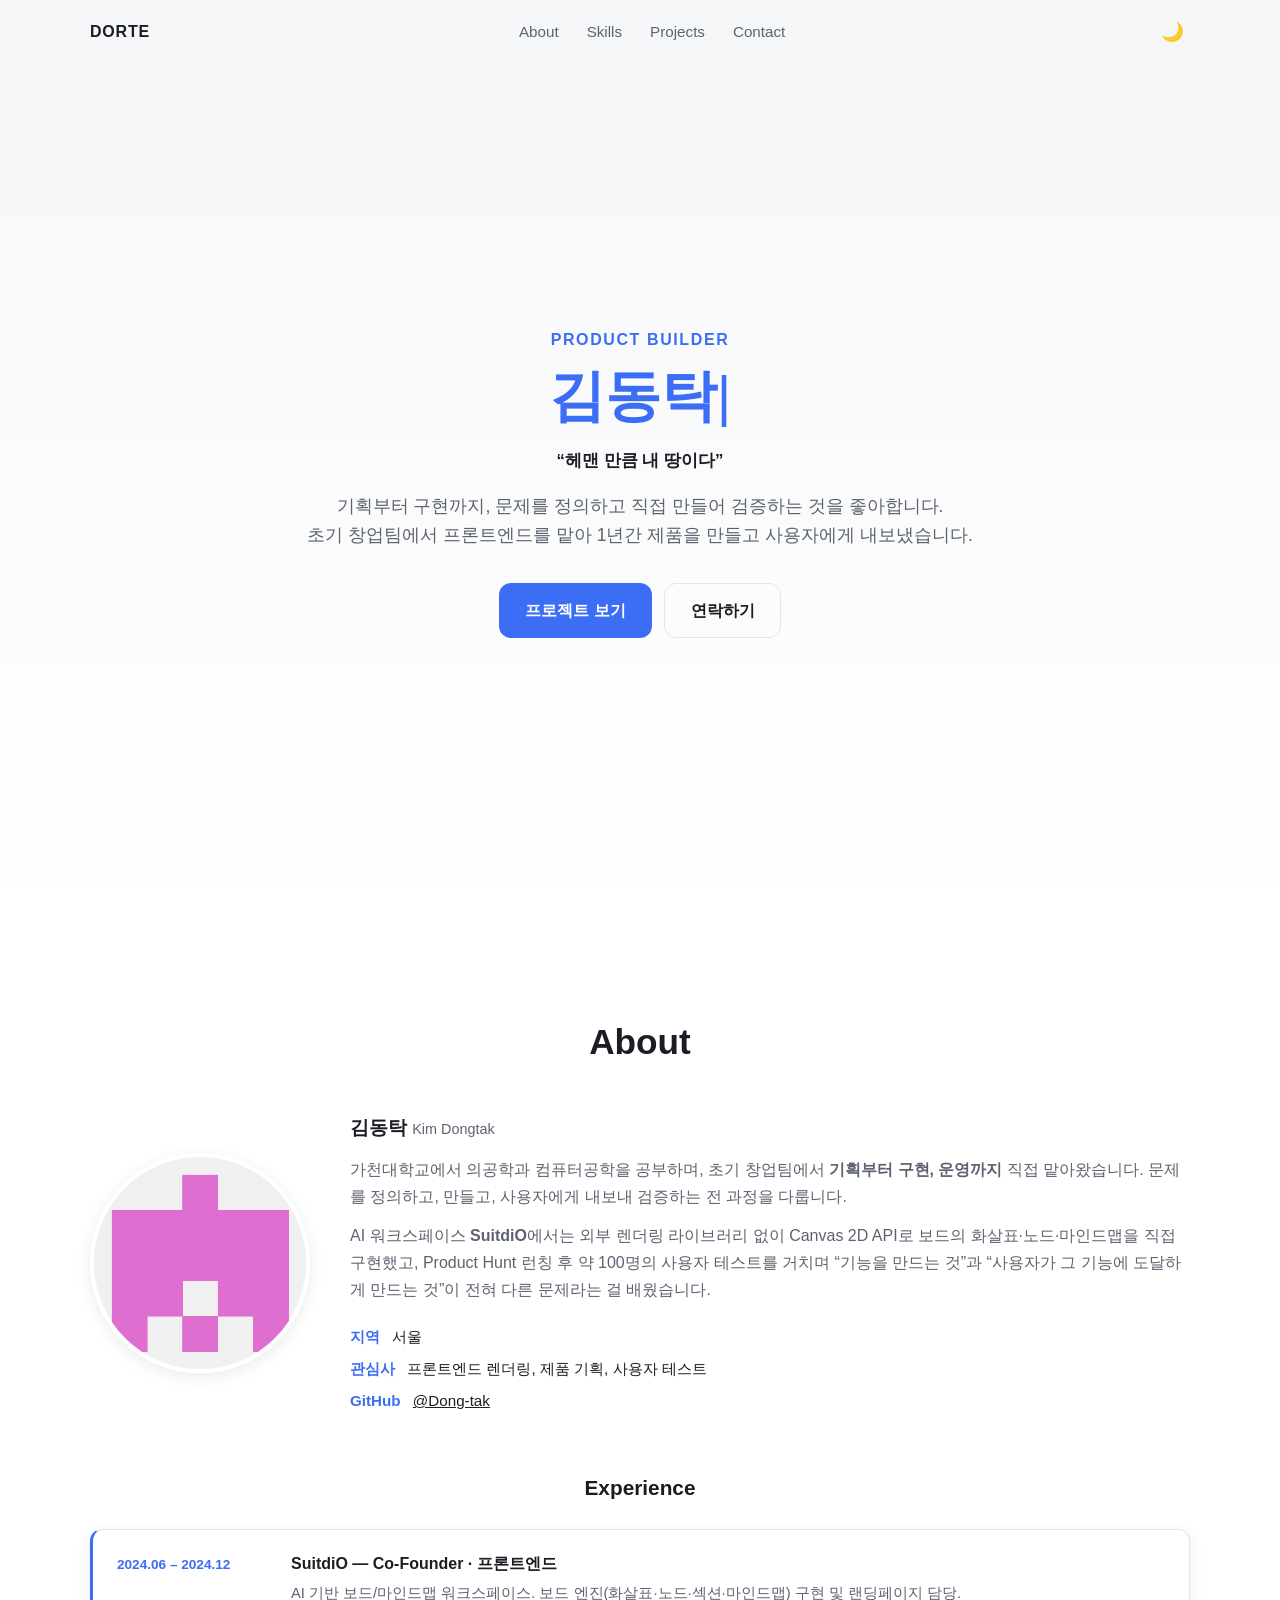
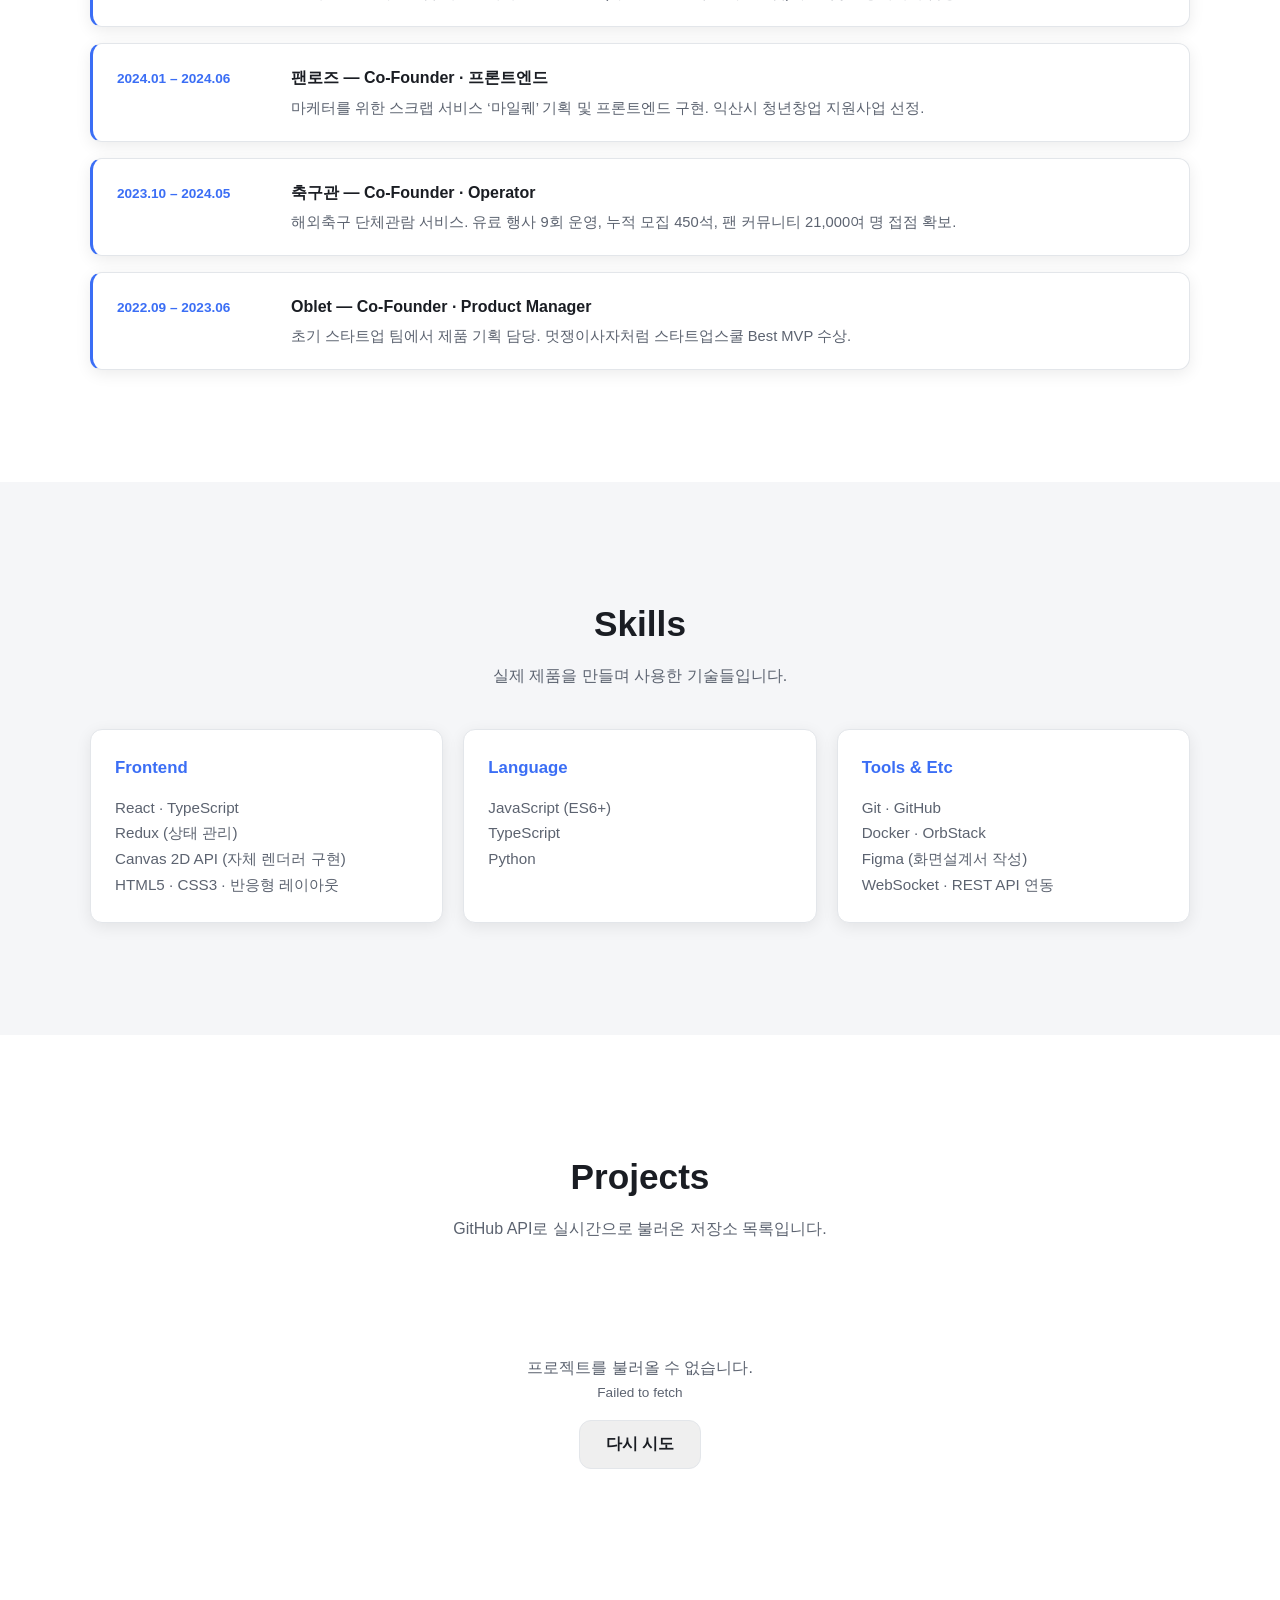
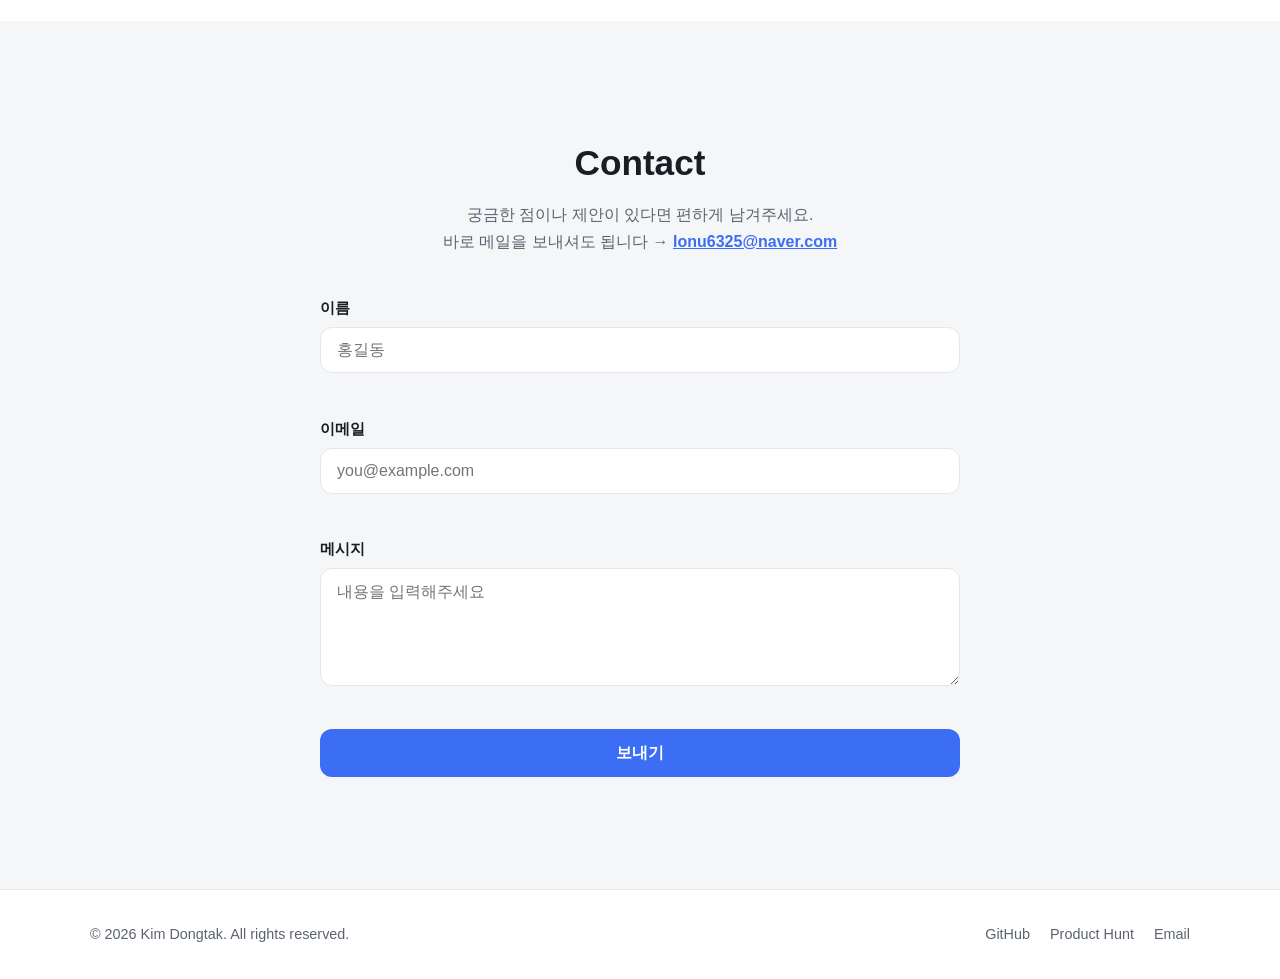
==== B1-1/index.html @ a3cb13bb "Feat: B1-1 반응형 포트폴리오 웹사이트 추가 순수 HTML/CSS/JavaScript로 구현한 반응형 포트폴리오 (외부 라이브러리 0개).  - 시맨틱 마크업 + CSS 변" ====
<!DOCTYPE html>
<html lang="ko" data-theme="light">
<head>
  <meta charset="UTF-8">
  <meta name="viewport" content="width=device-width, initial-scale=1.0">
  <title>김동탁 | Product Builder</title>
  <meta name="description" content="김동탁 포트폴리오 - 기획부터 구현까지 직접 만들어 검증하는 프로덕트 빌더">
  <link rel="stylesheet" href="css/style.css">
  <script src="js/main.js" defer></script>
</head>
<body>

  <header class="header" id="header">
    <nav class="nav" aria-label="주요 메뉴">
      <a href="#hero" class="nav__logo">DORTE</a>

      <ul class="nav__menu" id="navMenu">
        <li><a href="#about" class="nav__link">About</a></li>
        <li><a href="#skills" class="nav__link">Skills</a></li>
        <li><a href="#projects" class="nav__link">Projects</a></li>
        <li><a href="#contact" class="nav__link">Contact</a></li>
      </ul>

      <div class="nav__actions">
        <button type="button" class="theme-toggle" id="themeToggle"
                aria-label="다크 모드 전환">🌙</button>
        <button type="button" class="hamburger" id="hamburger"
                aria-label="메뉴 열기" aria-expanded="false" aria-controls="navMenu">
          <span></span><span></span><span></span>
        </button>
      </div>
    </nav>
  </header>

  <main>

    <section class="hero" id="hero">
      <div class="container hero__inner">
        <p class="hero__greeting">PRODUCT BUILDER</p>
        <h1 class="hero__title">
          <span class="hero__name" id="typing"></span><span class="cursor">|</span>
        </h1>
        <p class="hero__motto">&ldquo;헤맨 만큼 내 땅이다&rdquo;</p>
        <p class="hero__desc">
          기획부터 구현까지, 문제를 정의하고 직접 만들어 검증하는 것을 좋아합니다.<br>
          초기 창업팀에서 프론트엔드를 맡아 1년간 제품을 만들고 사용자에게 내보냈습니다.
        </p>
        <div class="hero__cta">
          <a href="#projects" class="btn btn--primary">프로젝트 보기</a>
          <a href="#contact" class="btn btn--ghost">연락하기</a>
        </div>
      </div>
    </section>

    <section class="section" id="about">
      <div class="container">
        <h2 class="section__title">About</h2>
        <div class="about">
          <img src="images/profile.png" alt="김동탁 프로필 사진" class="about__photo" width="220" height="220">
          <div class="about__text">
            <h3>김동탁 <span class="about__en">Kim Dongtak</span></h3>
            <p>
              가천대학교에서 의공학과 컴퓨터공학을 공부하며, 초기 창업팀에서
              <strong>기획부터 구현, 운영까지</strong> 직접 맡아왔습니다.
              문제를 정의하고, 만들고, 사용자에게 내보내 검증하는 전 과정을 다룹니다.
            </p>
            <p>
              AI 워크스페이스 <strong>SuitdiO</strong>에서는 외부 렌더링 라이브러리 없이
              Canvas 2D API로 보드의 화살표·노드·마인드맵을 직접 구현했고,
              Product Hunt 런칭 후 약 100명의 사용자 테스트를 거치며
              &ldquo;기능을 만드는 것&rdquo;과 &ldquo;사용자가 그 기능에 도달하게 만드는 것&rdquo;이
              전혀 다른 문제라는 걸 배웠습니다.
            </p>
            <ul class="about__meta">
              <li><strong>지역</strong> 서울</li>
              <li><strong>관심사</strong> 프론트엔드 렌더링, 제품 기획, 사용자 테스트</li>
              <li><strong>GitHub</strong> <a href="https://github.com/Dong-tak" target="_blank" rel="noopener">@Dong-tak</a></li>
            </ul>
          </div>
        </div>

        <h3 class="about__subtitle">Experience</h3>
        <ol class="timeline">
          <li class="timeline__item">
            <span class="timeline__date">2024.06 – 2024.12</span>
            <div>
              <h4>SuitdiO — Co-Founder &middot; 프론트엔드</h4>
              <p>AI 기반 보드/마인드맵 워크스페이스. 보드 엔진(화살표·노드·섹션·마인드맵) 구현 및 랜딩페이지 담당.</p>
            </div>
          </li>
          <li class="timeline__item">
            <span class="timeline__date">2024.01 – 2024.06</span>
            <div>
              <h4>팬로즈 — Co-Founder &middot; 프론트엔드</h4>
              <p>마케터를 위한 스크랩 서비스 &lsquo;마일퀘&rsquo; 기획 및 프론트엔드 구현. 익산시 청년창업 지원사업 선정.</p>
            </div>
          </li>
          <li class="timeline__item">
            <span class="timeline__date">2023.10 – 2024.05</span>
            <div>
              <h4>축구관 — Co-Founder &middot; Operator</h4>
              <p>해외축구 단체관람 서비스. 유료 행사 9회 운영, 누적 모집 450석, 팬 커뮤니티 21,000여 명 접점 확보.</p>
            </div>
          </li>
          <li class="timeline__item">
            <span class="timeline__date">2022.09 – 2023.06</span>
            <div>
              <h4>Oblet — Co-Founder &middot; Product Manager</h4>
              <p>초기 스타트업 팀에서 제품 기획 담당. 멋쟁이사자처럼 스타트업스쿨 Best MVP 수상.</p>
            </div>
          </li>
        </ol>
      </div>
    </section>

    <section class="section section--alt" id="skills">
      <div class="container">
        <h2 class="section__title">Skills</h2>
        <p class="section__desc">실제 제품을 만들며 사용한 기술들입니다.</p>
        <div class="skills">

          <article class="skill-card">
            <h3>Frontend</h3>
            <ul>
              <li>React &middot; TypeScript</li>
              <li>Redux (상태 관리)</li>
              <li>Canvas 2D API (자체 렌더러 구현)</li>
              <li>HTML5 &middot; CSS3 &middot; 반응형 레이아웃</li>
            </ul>
          </article>

          <article class="skill-card">
            <h3>Language</h3>
            <ul>
              <li>JavaScript (ES6+)</li>
              <li>TypeScript</li>
              <li>Python</li>
            </ul>
          </article>

          <article class="skill-card">
            <h3>Tools &amp; Etc</h3>
            <ul>
              <li>Git &middot; GitHub</li>
              <li>Docker &middot; OrbStack</li>
              <li>Figma (화면설계서 작성)</li>
              <li>WebSocket &middot; REST API 연동</li>
            </ul>
          </article>

        </div>
      </div>
    </section>

    <section class="section" id="projects">
      <div class="container">
        <h2 class="section__title">Projects</h2>
        <p class="section__desc">GitHub API로 실시간으로 불러온 저장소 목록입니다.</p>

        <div class="filters" id="filters" hidden></div>

        <div id="projectsState" class="state" role="status" aria-live="polite">
          <div class="spinner" aria-hidden="true"></div>
          <p>프로젝트를 불러오는 중...</p>
        </div>

        <div class="projects" id="projectList"></div>
      </div>
    </section>

    <section class="section section--alt" id="contact">
      <div class="container container--narrow">
        <h2 class="section__title">Contact</h2>
        <p class="section__desc">
          궁금한 점이나 제안이 있다면 편하게 남겨주세요.<br>
          바로 메일을 보내셔도 됩니다 &rarr;
          <a href="mailto:lonu6325@naver.com" class="contact__mail">lonu6325@naver.com</a>
        </p>

        <form class="form" id="contactForm" novalidate>
          <div class="field">
            <label for="name">이름</label>
            <input type="text" id="name" name="name" placeholder="홍길동">
            <p class="error" id="nameError"></p>
          </div>

          <div class="field">
            <label for="email">이메일</label>
            <input type="email" id="email" name="email" placeholder="you@example.com">
            <p class="error" id="emailError"></p>
          </div>

          <div class="field">
            <label for="message">메시지</label>
            <textarea id="message" name="message" rows="5" placeholder="내용을 입력해주세요"></textarea>
            <p class="error" id="messageError"></p>
          </div>

          <button type="submit" class="btn btn--primary btn--full">보내기</button>
          <p class="success" id="formSuccess" hidden>✅ 메시지가 전송되었습니다. 감사합니다!</p>
        </form>
      </div>
    </section>

  </main>

  <footer class="footer">
    <div class="container footer__inner">
      <p>&copy; 2026 Kim Dongtak. All rights reserved.</p>
      <ul class="footer__links">
        <li><a href="https://github.com/Dong-tak" target="_blank" rel="noopener">GitHub</a></li>
        <li><a href="https://www.producthunt.com/products/suitdio" target="_blank" rel="noopener">Product Hunt</a></li>
        <li><a href="mailto:lonu6325@naver.com">Email</a></li>
      </ul>
    </div>
  </footer>

  <button type="button" class="to-top" id="toTop" aria-label="맨 위로 이동">↑</button>

</body>
</html>
---- B1-1/css/style.css ----
/* ===== CSS 변수: 색상 · 폰트 · 간격을 한 곳에서 관리 ===== */
:root {
  --bg: #ffffff;
  --bg-alt: #f5f6f8;
  --surface: #ffffff;
  --text: #1a1d23;
  --text-muted: #5c6370;
  --primary: #3b6ef5;
  --primary-dark: #2b53c4;
  --border: #e3e6ea;
  --shadow: 0 4px 16px rgba(0, 0, 0, 0.08);
  --shadow-hover: 0 10px 28px rgba(0, 0, 0, 0.14);

  --font: -apple-system, BlinkMacSystemFont, "Apple SD Gothic Neo", "Segoe UI", sans-serif;
  --space: 1rem;
  --radius: 12px;
  --header-h: 64px;
  --transition: 0.25s ease;
}

/* 다크 모드: 변수 값만 갈아끼우면 전체 화면이 바뀐다 */
[data-theme="dark"] {
  --bg: #14171c;
  --bg-alt: #1b1f26;
  --surface: #1f242c;
  --text: #e8eaed;
  --text-muted: #a3aab6;
  --primary: #6b93ff;
  --primary-dark: #557ae6;
  --border: #2e343d;
  --shadow: 0 4px 16px rgba(0, 0, 0, 0.4);
  --shadow-hover: 0 10px 28px rgba(0, 0, 0, 0.55);
}

* { box-sizing: border-box; margin: 0; padding: 0; }

html { scroll-behavior: smooth; scroll-padding-top: var(--header-h); }

body {
  font-family: var(--font);
  background: var(--bg);
  color: var(--text);
  line-height: 1.7;
  transition: background var(--transition), color var(--transition);
}

img { max-width: 100%; display: block; }
ul { list-style: none; }
a { color: inherit; text-decoration: none; }

.container {
  width: min(100% - 2.5rem, 1100px);
  margin-inline: auto;
}
.container--narrow { width: min(100% - 2.5rem, 640px); }

/* ===== 헤더 · 네비게이션 (Flexbox) ===== */
.header {
  position: fixed;
  inset: 0 0 auto 0;
  height: var(--header-h);
  z-index: 100;
  background: transparent;
  transition: background var(--transition), box-shadow var(--transition);
}

/* 스크롤 60px 이상에서 JS가 이 클래스를 붙인다 */
.header.scrolled {
  background: var(--surface);
  box-shadow: var(--shadow);
}

.nav {
  height: 100%;
  width: min(100% - 2.5rem, 1100px);
  margin-inline: auto;
  display: flex;                    /* 로고 왼쪽, 메뉴 오른쪽 */
  align-items: center;
  justify-content: space-between;
}

.nav__logo { font-weight: 800; letter-spacing: 0.05em; }

.nav__menu {
  display: flex;
  gap: 1.75rem;
}

.nav__link {
  color: var(--text-muted);
  font-size: 0.95rem;
  transition: color var(--transition);
}
.nav__link:hover { color: var(--primary); }

.nav__actions { display: flex; align-items: center; gap: 0.5rem; }

.theme-toggle,
.hamburger {
  background: none;
  border: none;
  cursor: pointer;
  font-size: 1.15rem;
  padding: 0.4rem;
  color: var(--text);
}

.hamburger { display: flex; flex-direction: column; gap: 5px; }
.hamburger span {
  width: 22px; height: 2px;
  background: var(--text);
  transition: transform var(--transition), opacity var(--transition);
}
/* 열렸을 때 X 모양으로 */
.hamburger.active span:nth-child(1) { transform: translateY(7px) rotate(45deg); }
.hamburger.active span:nth-child(2) { opacity: 0; }
.hamburger.active span:nth-child(3) { transform: translateY(-7px) rotate(-45deg); }

/* ===== 버튼 ===== */
.btn {
  display: inline-block;
  padding: 0.8rem 1.6rem;
  border-radius: var(--radius);
  border: 1px solid transparent;
  font-weight: 600;
  cursor: pointer;
  font-size: 1rem;
  font-family: inherit;
  transition: transform var(--transition), background var(--transition), box-shadow var(--transition);
}
.btn--primary { background: var(--primary); color: #fff; }
.btn--primary:hover { background: var(--primary-dark); transform: translateY(-2px); box-shadow: var(--shadow-hover); }
.btn--ghost { border-color: var(--border); color: var(--text); }
.btn--ghost:hover { border-color: var(--primary); color: var(--primary); transform: translateY(-2px); }
.btn--full { width: 100%; }

/* ===== Hero ===== */
.hero {
  min-height: 100svh;
  display: grid;
  place-items: center;
  text-align: center;
  padding-top: var(--header-h);
  background: linear-gradient(180deg, var(--bg-alt), var(--bg));
}
.hero__greeting { color: var(--primary); font-weight: 600; letter-spacing: 0.1em; }
.hero__title { font-size: clamp(2rem, 7vw, 3.5rem); line-height: 1.25; margin: 0.5rem 0 1rem; }
.hero__name { color: var(--primary); }
.cursor { animation: blink 1s step-end infinite; color: var(--primary); font-weight: 300; }
@keyframes blink { 50% { opacity: 0; } }
.hero__motto {
  font-size: 1.05rem;
  font-weight: 600;
  color: var(--text);
  margin-bottom: 1rem;
}
.hero__desc { color: var(--text-muted); margin-bottom: 2rem; }
.hero__cta { display: flex; gap: 0.75rem; justify-content: center; flex-wrap: wrap; }

/* ===== 공통 섹션 ===== */
.section { padding: 5rem 0; }
.section--alt { background: var(--bg-alt); }
.section__title {
  font-size: clamp(1.6rem, 4vw, 2.2rem);
  margin-bottom: 0.5rem;
  text-align: center;
}
.section__desc { text-align: center; color: var(--text-muted); margin-bottom: 2.5rem; }
.section__title + .about,
.section__title + .skills { margin-top: 2.5rem; }

/* 스크롤 애니메이션: 기본은 숨김, 화면에 들어오면 .visible 부여 */
.section, .project-card {
  opacity: 0;
  transform: translateY(24px);
  transition: opacity 0.6s ease, transform 0.6s ease;
}
.section.visible, .project-card.visible { opacity: 1; transform: none; }
.hero { opacity: 1; transform: none; }

/* ===== About ===== */
.about { display: grid; gap: 2rem; justify-items: center; text-align: center; }
.about__photo {
  width: 180px; height: 180px;
  border-radius: 50%;
  object-fit: cover;
  border: 4px solid var(--surface);
  box-shadow: var(--shadow);
}
.about__text h3 { margin-bottom: 0.75rem; }
.about__text p { color: var(--text-muted); margin-bottom: 0.75rem; }
.about__en { font-weight: 400; color: var(--text-muted); font-size: 0.9rem; }
.about__meta { margin-top: 1.25rem; display: grid; gap: 0.4rem; font-size: 0.95rem; }
.about__meta strong { color: var(--primary); margin-right: 0.5rem; }
.about__meta a { text-decoration: underline; }

/* ===== Experience 타임라인 ===== */
.about__subtitle {
  margin: 3.5rem 0 1.5rem;
  text-align: center;
  font-size: 1.3rem;
}
.timeline {
  display: grid;
  gap: 1rem;
  counter-reset: none;
}
.timeline__item {
  background: var(--surface);
  border: 1px solid var(--border);
  border-left: 3px solid var(--primary);
  border-radius: var(--radius);
  padding: 1.25rem 1.5rem;
  display: grid;
  gap: 0.4rem;
  box-shadow: var(--shadow);
  transition: transform var(--transition), box-shadow var(--transition);
}
.timeline__item:hover { transform: translateX(4px); box-shadow: var(--shadow-hover); }
.timeline__date {
  font-size: 0.85rem;
  color: var(--primary);
  font-weight: 600;
  font-variant-numeric: tabular-nums;
}
.timeline__item h4 { font-size: 1rem; margin-bottom: 0.25rem; }
.timeline__item p { color: var(--text-muted); font-size: 0.92rem; }

/* ===== Skills ===== */
.skills { display: grid; gap: 1.25rem; }
.skill-card {
  background: var(--surface);
  border: 1px solid var(--border);
  border-radius: var(--radius);
  padding: 1.5rem;
  box-shadow: var(--shadow);
  transition: transform var(--transition), box-shadow var(--transition);
}
.skill-card:hover { transform: translateY(-4px); box-shadow: var(--shadow-hover); }
.skill-card h3 { color: var(--primary); margin-bottom: 0.75rem; font-size: 1.05rem; }
.skill-card li { color: var(--text-muted); font-size: 0.95rem; }

/* ===== Projects (Grid) ===== */
.filters { display: flex; flex-wrap: wrap; gap: 0.5rem; justify-content: center; margin-bottom: 2rem; }
.filter-btn {
  padding: 0.45rem 1rem;
  border: 1px solid var(--border);
  border-radius: 999px;
  background: var(--surface);
  color: var(--text-muted);
  font-family: inherit;
  font-size: 0.9rem;
  cursor: pointer;
  transition: all var(--transition);
}
.filter-btn:hover { border-color: var(--primary); color: var(--primary); }
.filter-btn.active { background: var(--primary); border-color: var(--primary); color: #fff; }

.projects {
  display: grid;
  grid-template-columns: repeat(auto-fit, minmax(260px, 1fr));
  gap: 1.25rem;
}

.project-card {
  background: var(--surface);
  border: 1px solid var(--border);
  border-radius: var(--radius);
  padding: 1.5rem;
  box-shadow: var(--shadow);
  display: flex;
  flex-direction: column;
  gap: 0.6rem;
  transition: transform var(--transition), box-shadow var(--transition), opacity 0.6s ease;
}
.project-card:hover { transform: translateY(-6px); box-shadow: var(--shadow-hover); }
.project-card h3 { font-size: 1.1rem; }
.project-card h3 a:hover { color: var(--primary); }
.project-card__desc { color: var(--text-muted); font-size: 0.92rem; flex-grow: 1; }
.project-card__meta { display: flex; gap: 1rem; font-size: 0.85rem; color: var(--text-muted); }
.project-card__lang::before {
  content: "";
  display: inline-block;
  width: 10px; height: 10px;
  border-radius: 50%;
  background: var(--primary);
  margin-right: 0.4rem;
}

/* ===== 상태 UI (로딩 / 에러 / 빈 상태) ===== */
.state { text-align: center; color: var(--text-muted); padding: 2.5rem 0; }
.state[hidden] { display: none; }
.spinner {
  width: 34px; height: 34px;
  margin: 0 auto 1rem;
  border: 3px solid var(--border);
  border-top-color: var(--primary);
  border-radius: 50%;
  animation: spin 0.8s linear infinite;
}
@keyframes spin { to { transform: rotate(360deg); } }
.state .btn { margin-top: 1rem; }

/* ===== Contact 폼 ===== */
.form { display: grid; gap: 1.25rem; }
.field { display: grid; gap: 0.4rem; }
.field label { font-weight: 600; font-size: 0.95rem; }
.field input,
.field textarea {
  padding: 0.8rem 1rem;
  border: 1px solid var(--border);
  border-radius: var(--radius);
  background: var(--surface);
  color: var(--text);
  font-family: inherit;
  font-size: 1rem;
  transition: border-color var(--transition);
}
.field input:focus,
.field textarea:focus { outline: none; border-color: var(--primary); }
.field input.invalid,
.field textarea.invalid { border-color: #e05260; }

.contact__mail { color: var(--primary); font-weight: 600; text-decoration: underline; }

.error { color: #e05260; font-size: 0.85rem; min-height: 1.2em; }
.success {
  text-align: center;
  color: #2e9e5b;
  font-weight: 600;
  background: rgba(46, 158, 91, 0.1);
  padding: 0.9rem;
  border-radius: var(--radius);
}
.success[hidden] { display: none; }

/* ===== Footer ===== */
.footer { background: var(--surface); border-top: 1px solid var(--border); padding: 2rem 0; }
.footer__inner { display: grid; gap: 1rem; justify-items: center; text-align: center; color: var(--text-muted); font-size: 0.9rem; }
.footer__links { display: flex; gap: 1.25rem; }
.footer__links a:hover { color: var(--primary); }

/* ===== 스크롤 탑 버튼 ===== */
.to-top {
  position: fixed;
  right: 1.25rem; bottom: 1.25rem;
  width: 44px; height: 44px;
  border-radius: 50%;
  border: none;
  background: var(--primary);
  color: #fff;
  font-size: 1.2rem;
  cursor: pointer;
  box-shadow: var(--shadow);
  opacity: 0;
  visibility: hidden;
  transition: opacity var(--transition), visibility var(--transition), transform var(--transition);
}
.to-top.show { opacity: 1; visibility: visible; }
.to-top:hover { transform: translateY(-3px); background: var(--primary-dark); }

/* =========================================================
   반응형: 모바일 퍼스트로 작성했고, 여기부터 화면을 넓힌다
   ========================================================= */

/* --- 모바일(기본): 메뉴를 숨기고 햄버거로 연다 --- */
.nav__menu {
  position: fixed;
  inset: var(--header-h) 0 auto 0;
  flex-direction: column;
  align-items: center;
  gap: 0;
  background: var(--surface);
  box-shadow: var(--shadow);
  max-height: 0;
  overflow: hidden;
  transition: max-height var(--transition);
}
.nav__menu.active { max-height: 320px; }   /* JS가 classList.toggle('active') */
.nav__menu li { width: 100%; text-align: center; }
.nav__link { display: block; padding: 1rem; }

/* --- 태블릿 768px 이상 --- */
@media (min-width: 768px) {
  .hamburger { display: none; }

  .nav__menu {
    position: static;
    flex-direction: row;
    max-height: none;
    overflow: visible;
    background: none;
    box-shadow: none;
    gap: 1.75rem;
  }
  .nav__link { padding: 0; }

  .about {
    grid-template-columns: 220px 1fr;
    justify-items: start;
    text-align: left;
    align-items: center;
    gap: 2.5rem;
  }
  .about__photo { width: 220px; height: 220px; }

  .timeline__item { grid-template-columns: 150px 1fr; align-items: baseline; gap: 1.5rem; }

  .skills { grid-template-columns: repeat(3, 1fr); }

  .footer__inner { grid-template-columns: 1fr auto; justify-items: start; }
  .footer__links { justify-self: end; }
}

/* --- 데스크톱 1024px 이상 --- */
@media (min-width: 1024px) {
  .section { padding: 7rem 0; }
  .hero__desc { font-size: 1.1rem; }
}

/* 움직임을 줄이도록 설정한 사용자를 위한 배려 */
@media (prefers-reduced-motion: reduce) {
  html { scroll-behavior: auto; }
  * { transition: none !important; animation: none !important; }
  .section, .project-card { opacity: 1; transform: none; }
}
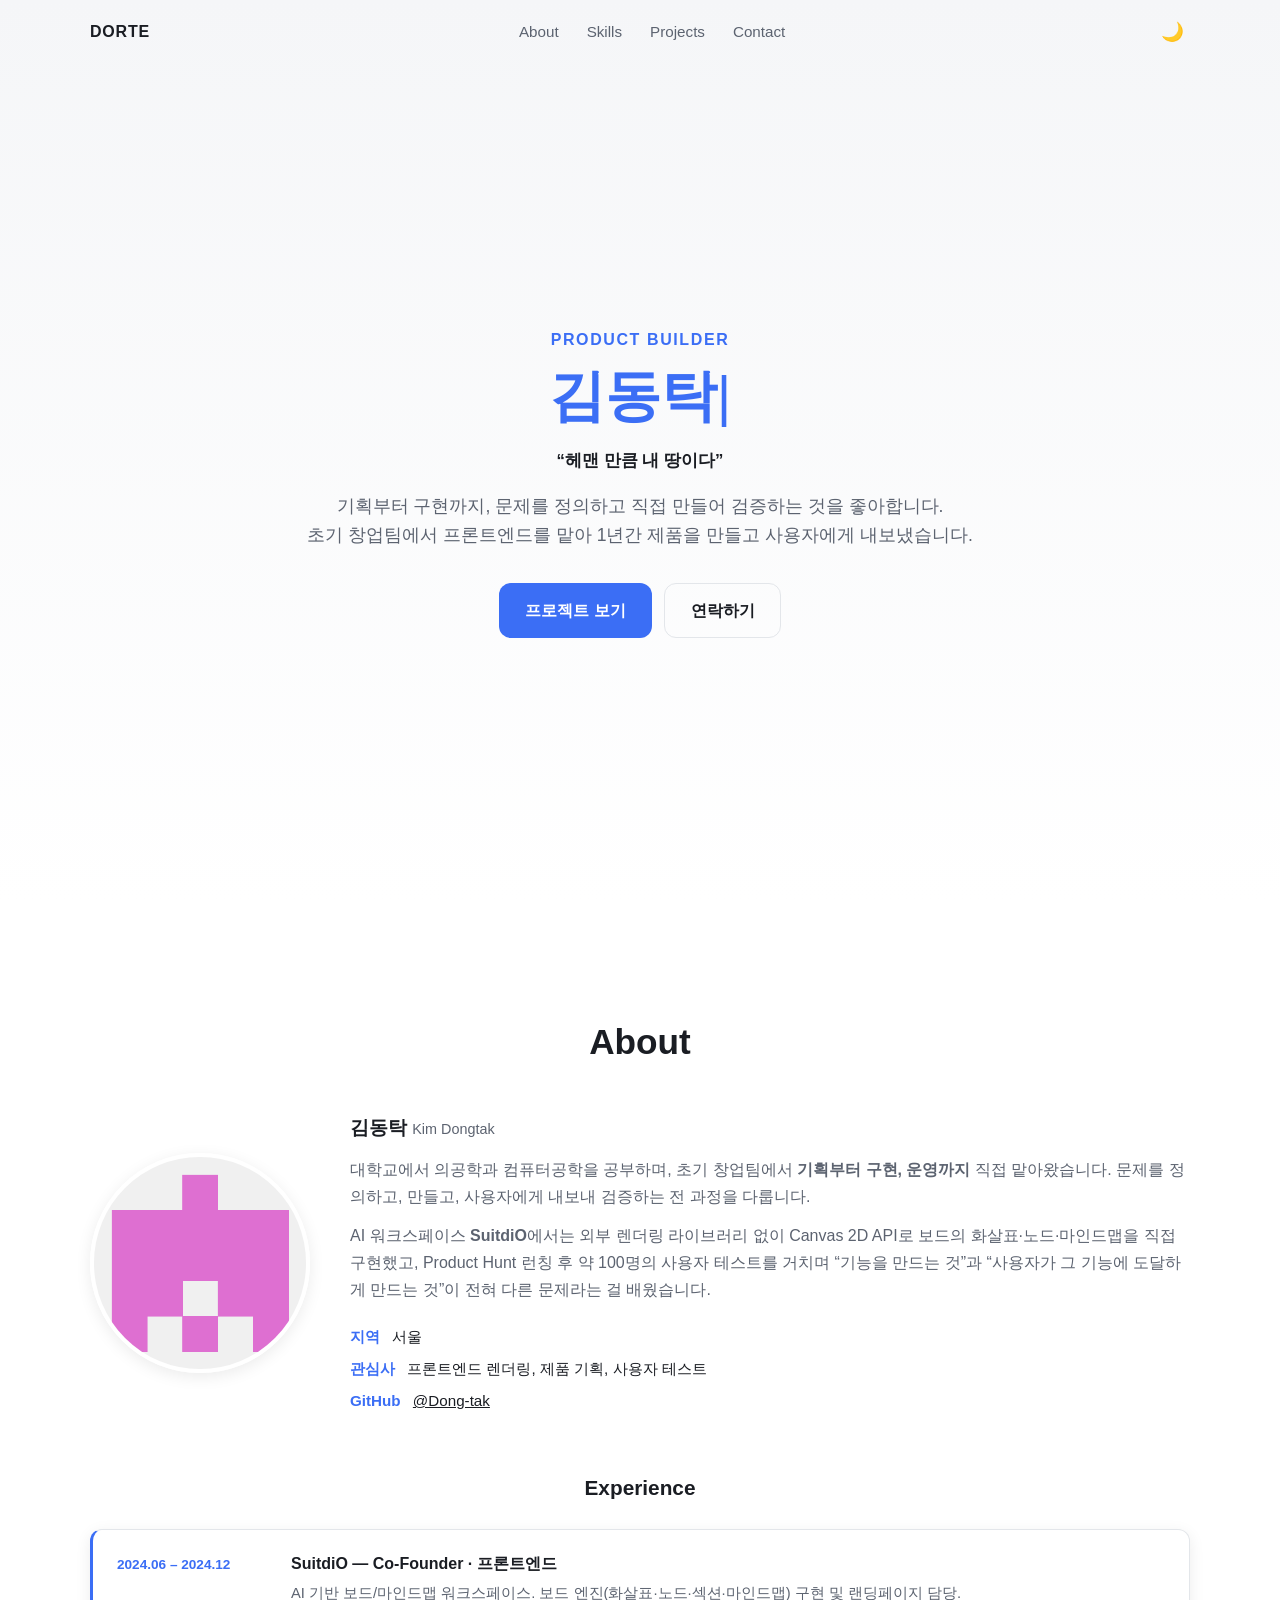
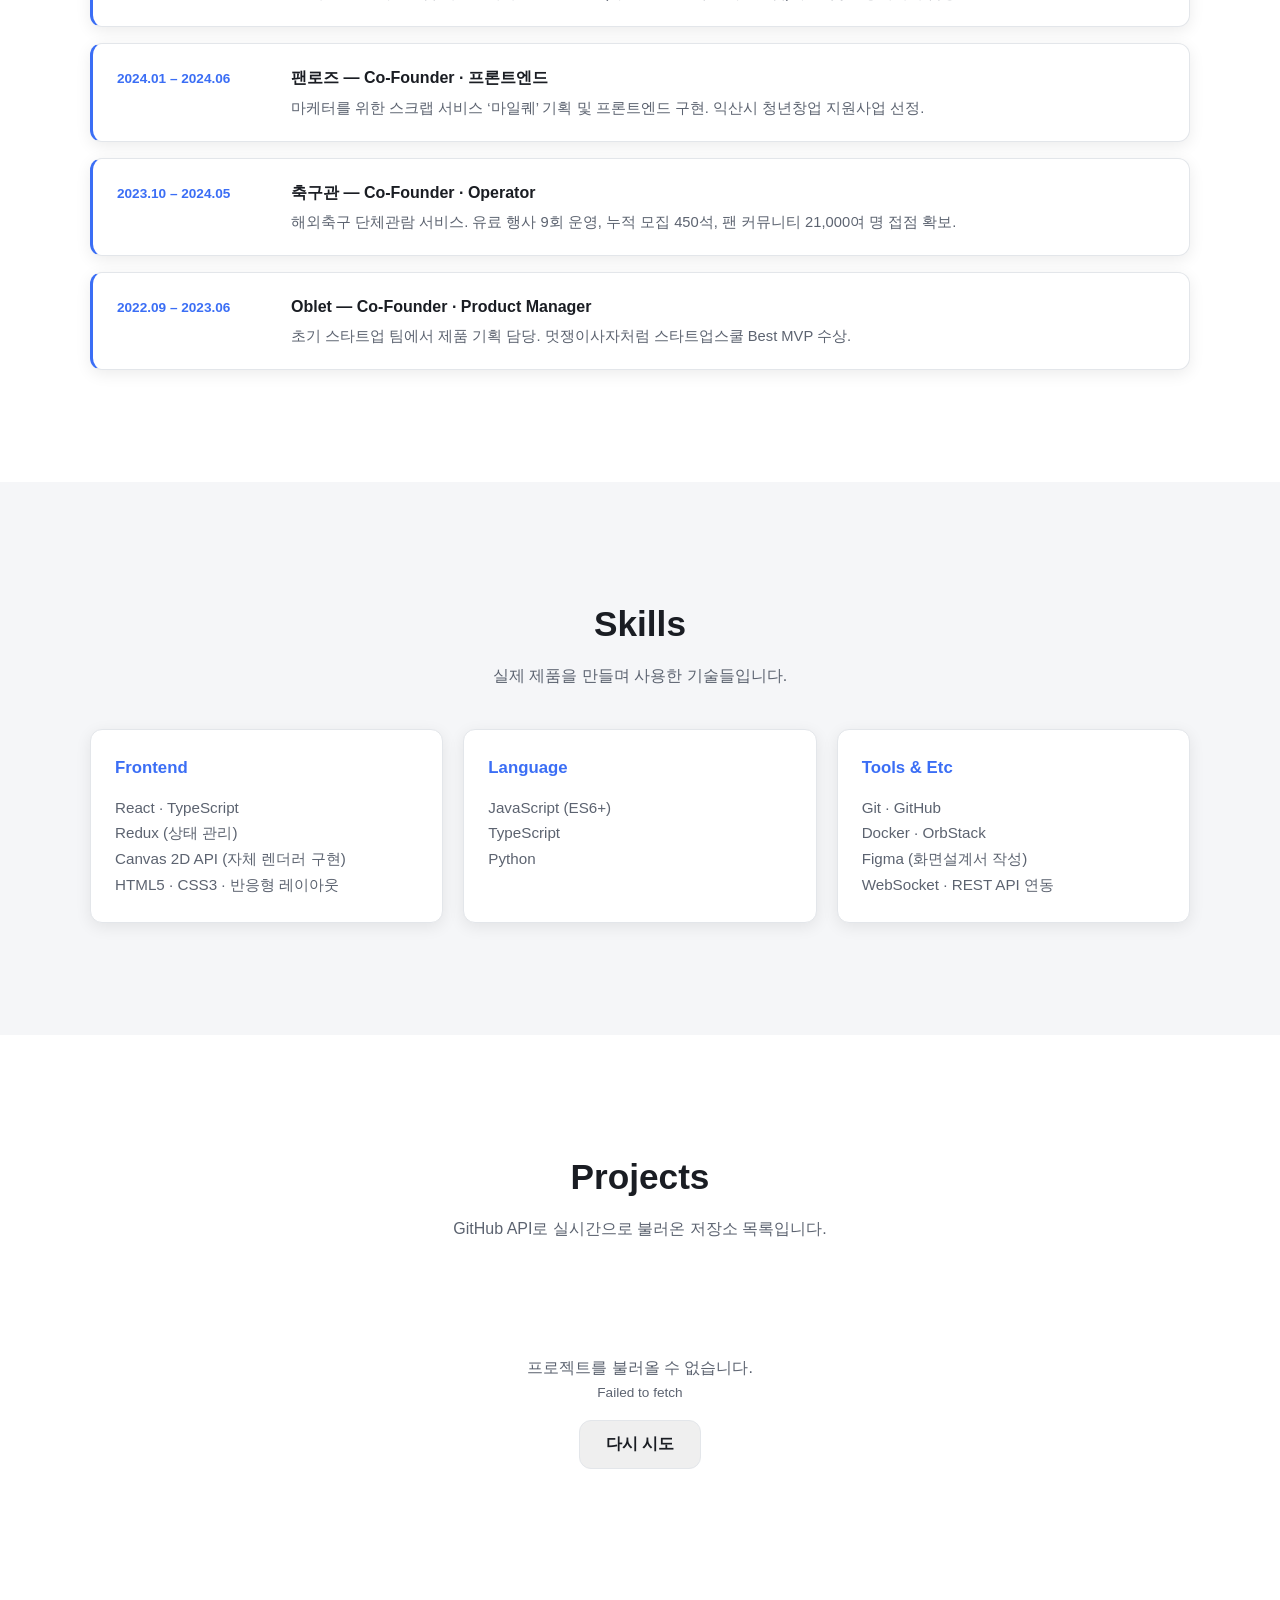
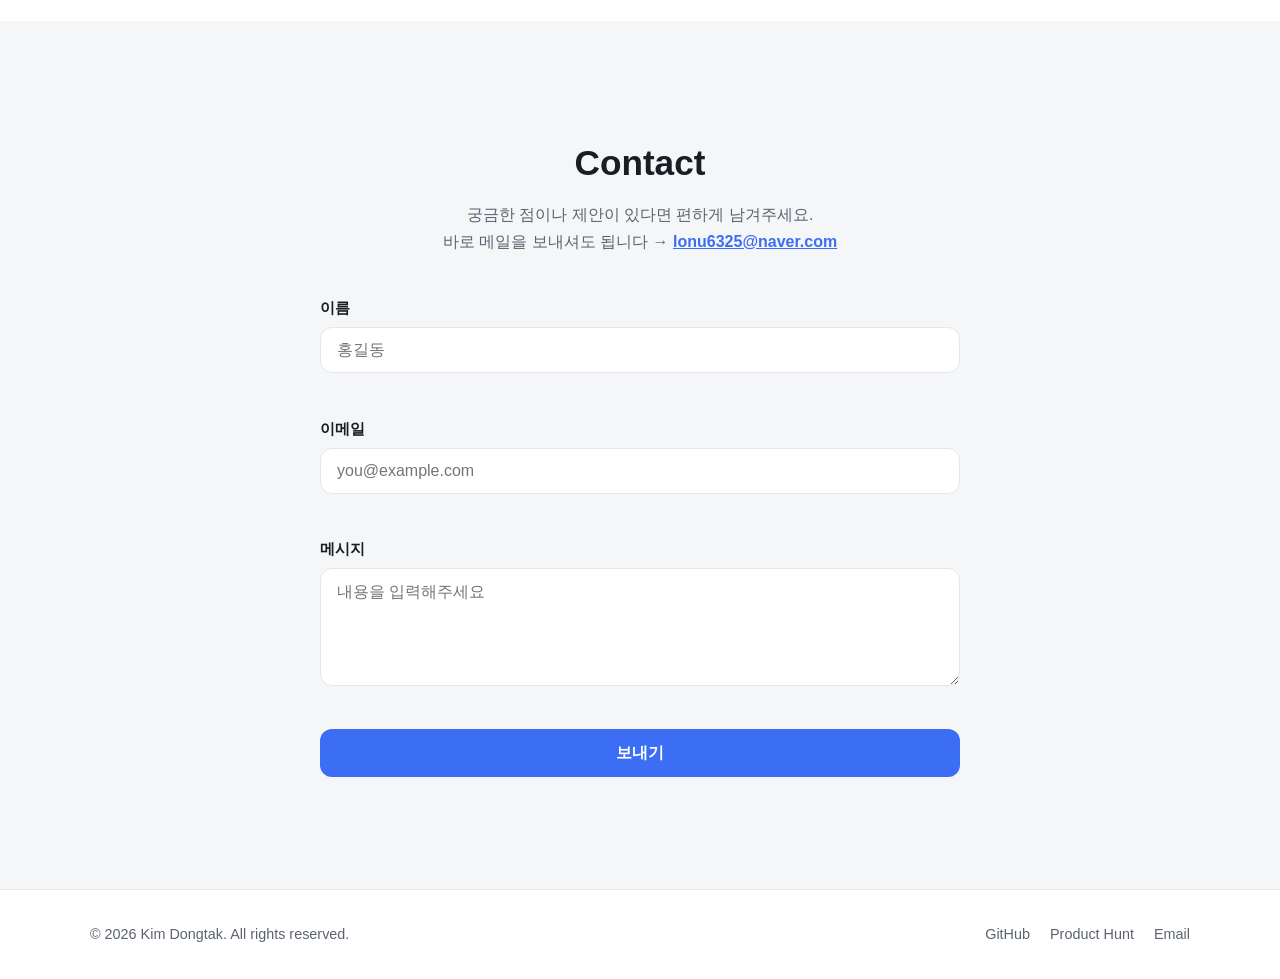
==== commit a1203339: "Update index.html 대학" ====
--- a/B1-1/index.html
+++ b/B1-1/index.html
@@ -60,7 +60,7 @@
           <div class="about__text">
             <h3>김동탁 <span class="about__en">Kim Dongtak</span></h3>
             <p>
-              가천대학교에서 의공학과 컴퓨터공학을 공부하며, 초기 창업팀에서
+              대학교에서 의공학과 컴퓨터공학을 공부하며, 초기 창업팀에서
               <strong>기획부터 구현, 운영까지</strong> 직접 맡아왔습니다.
               문제를 정의하고, 만들고, 사용자에게 내보내 검증하는 전 과정을 다룹니다.
             </p>
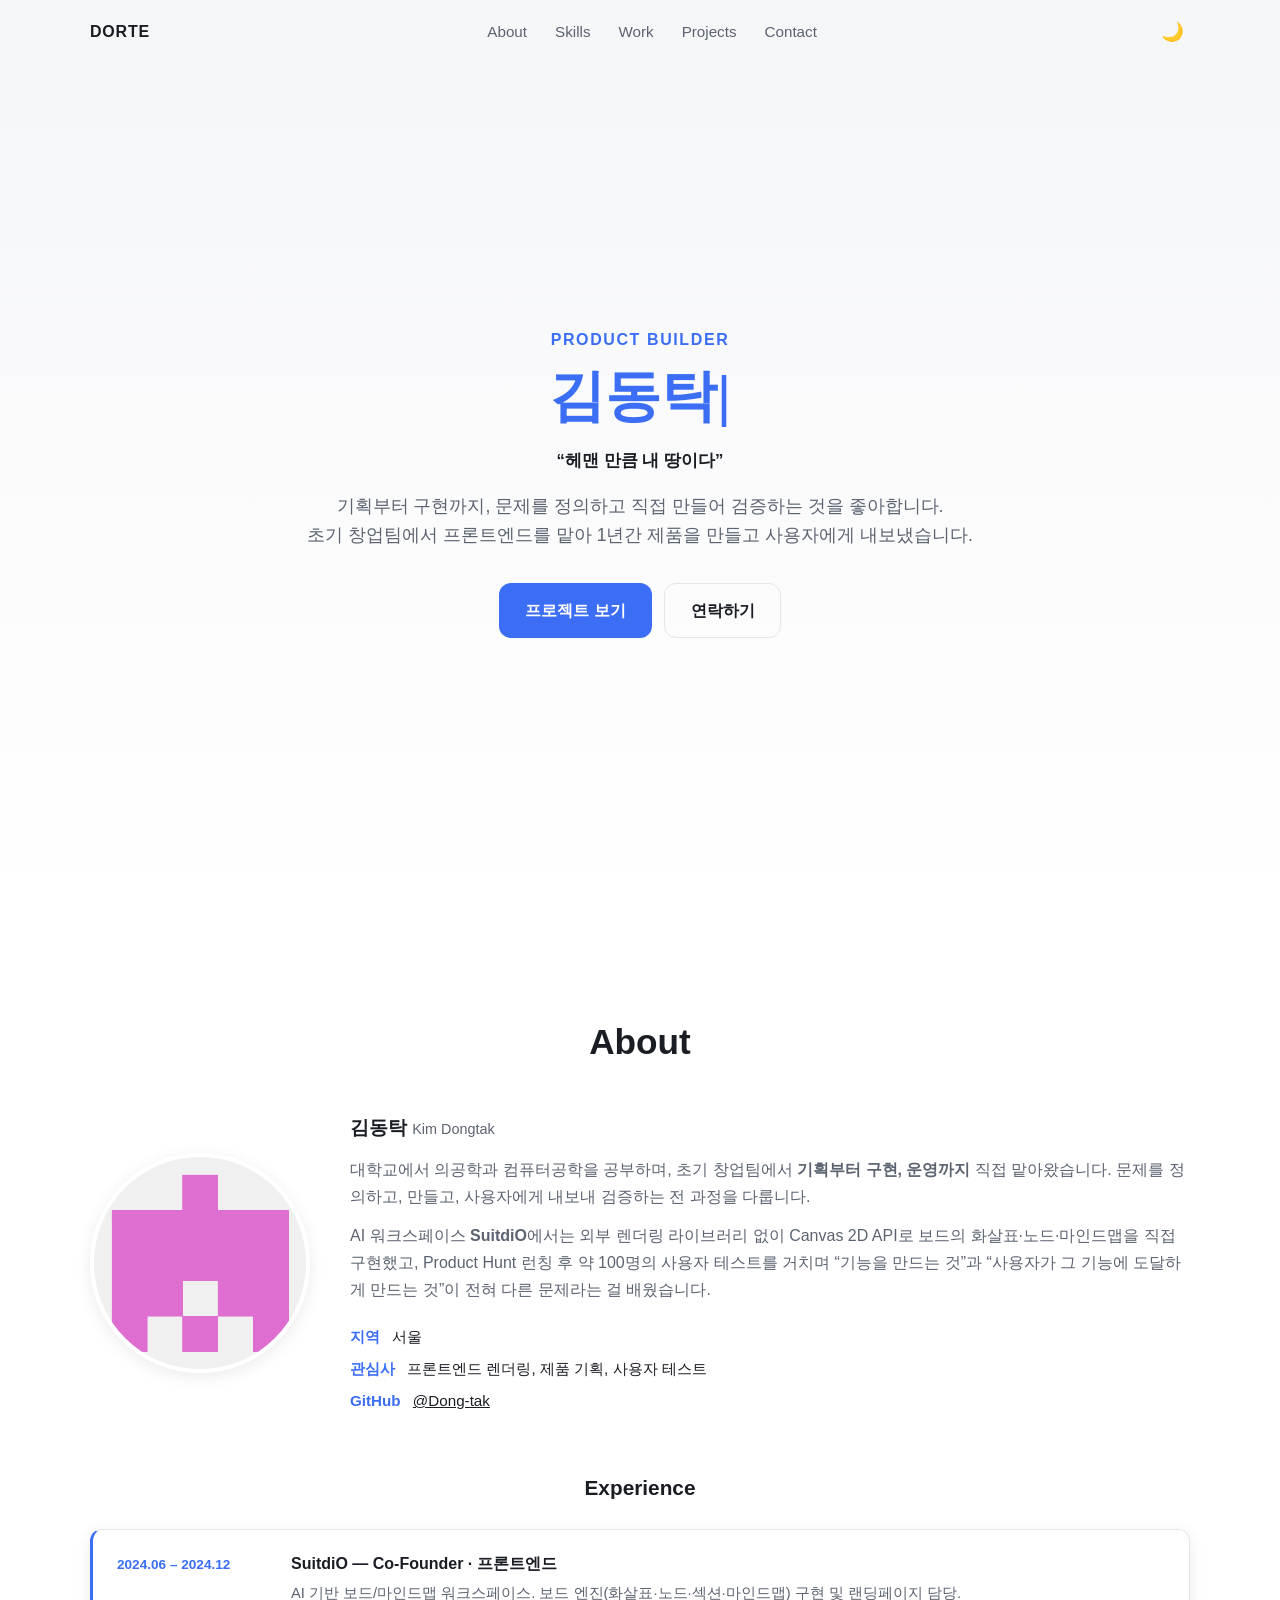
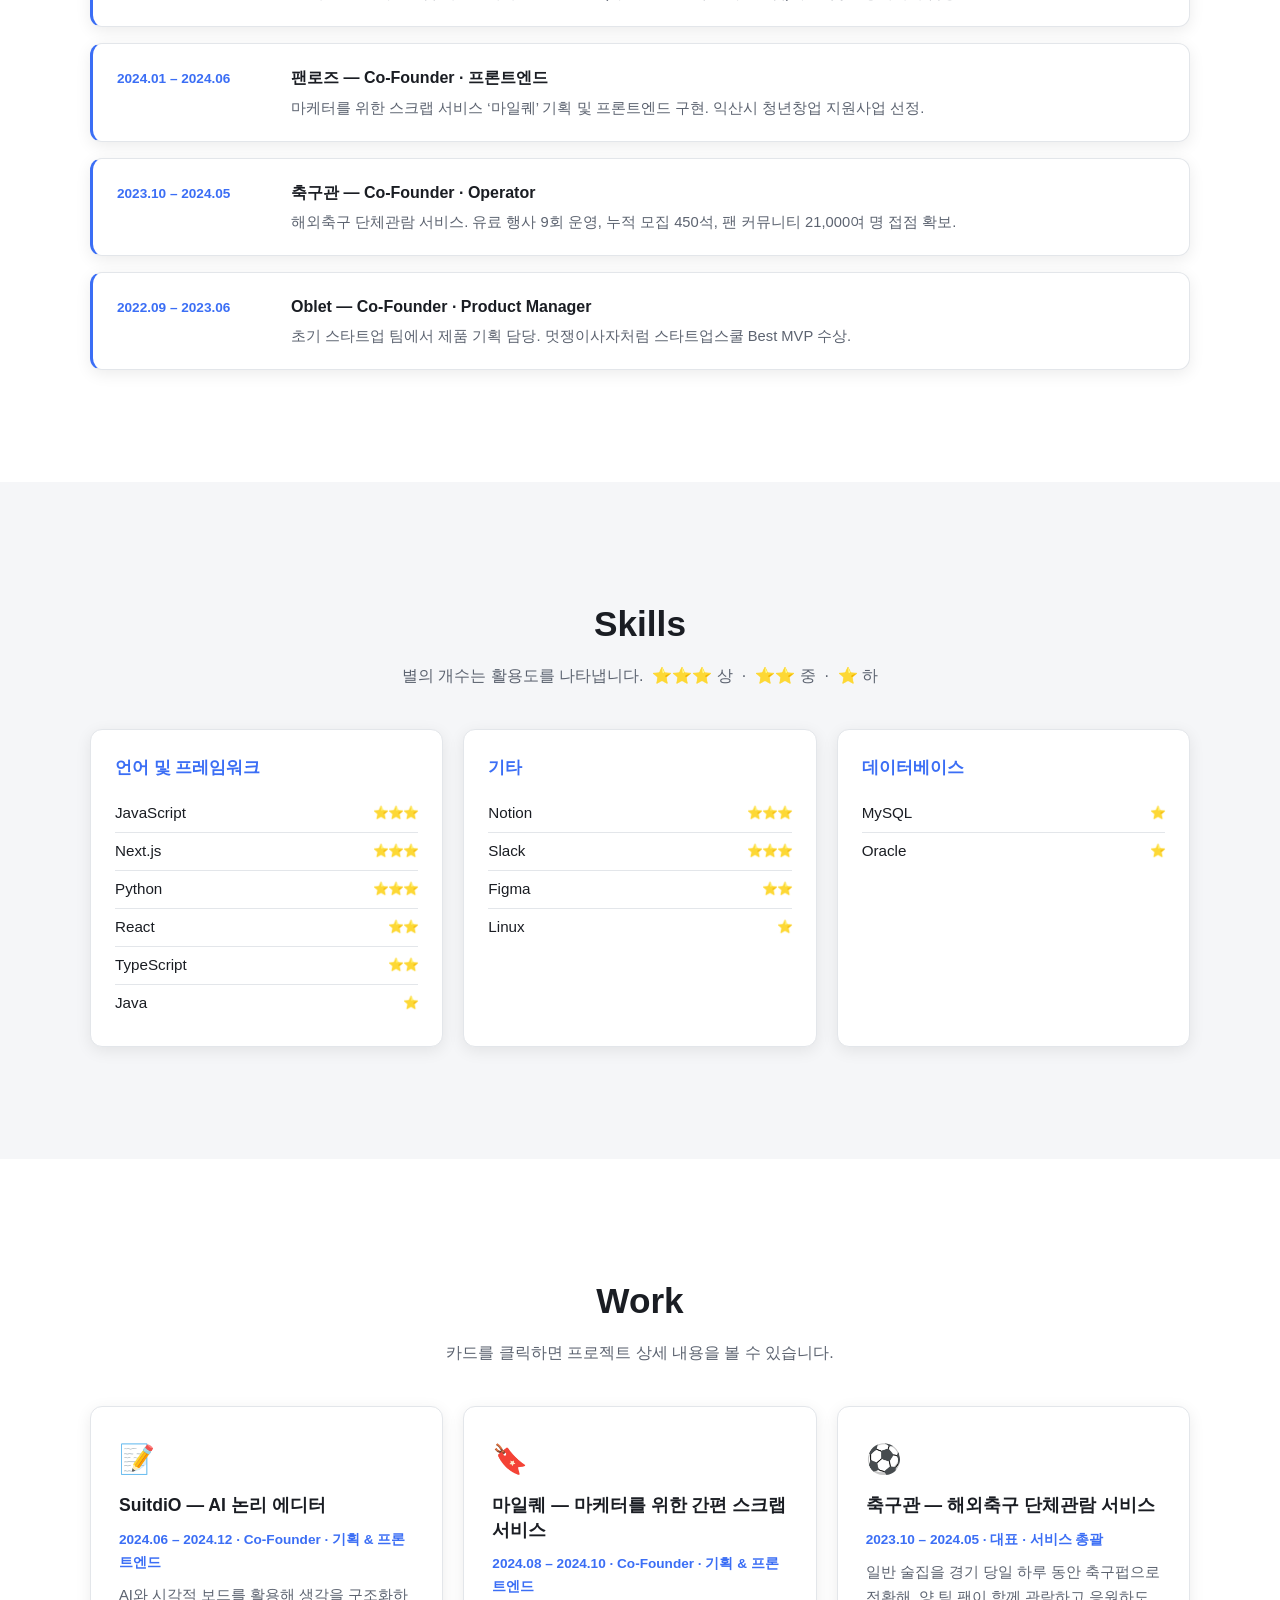
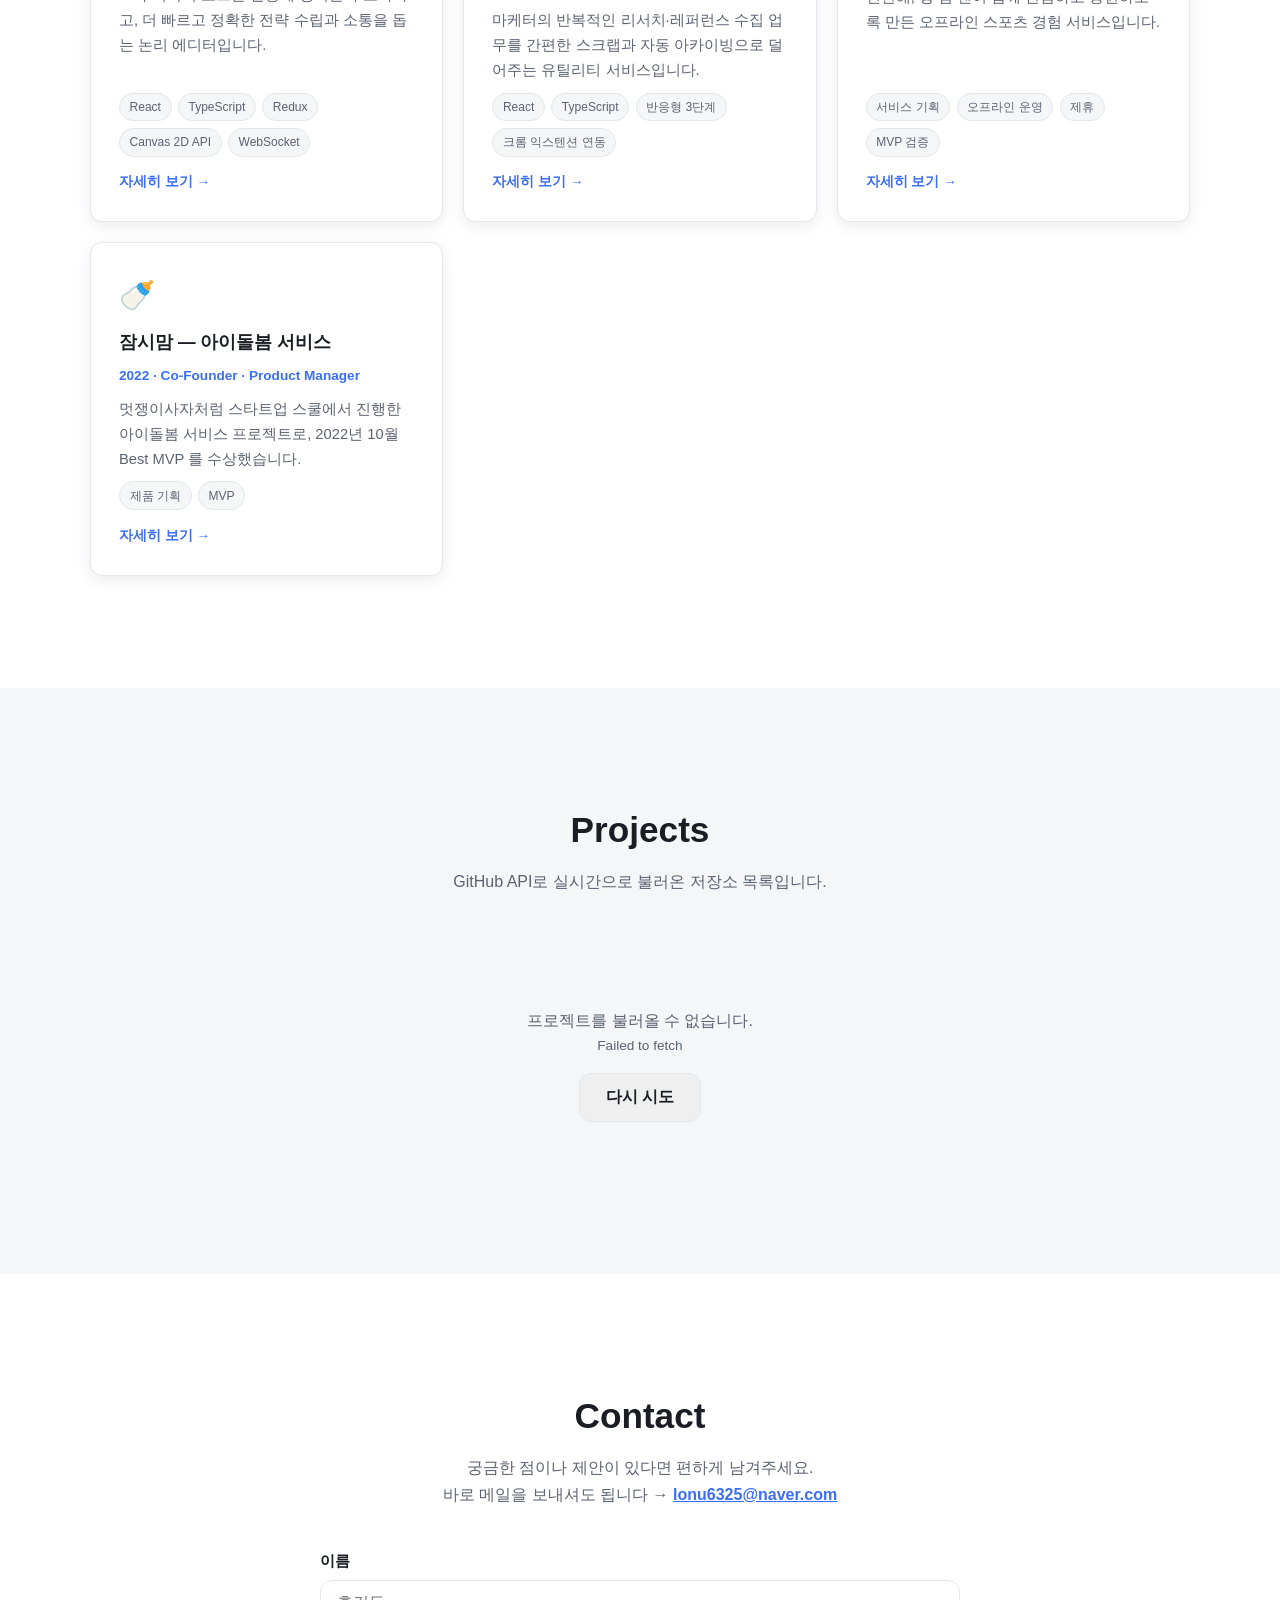
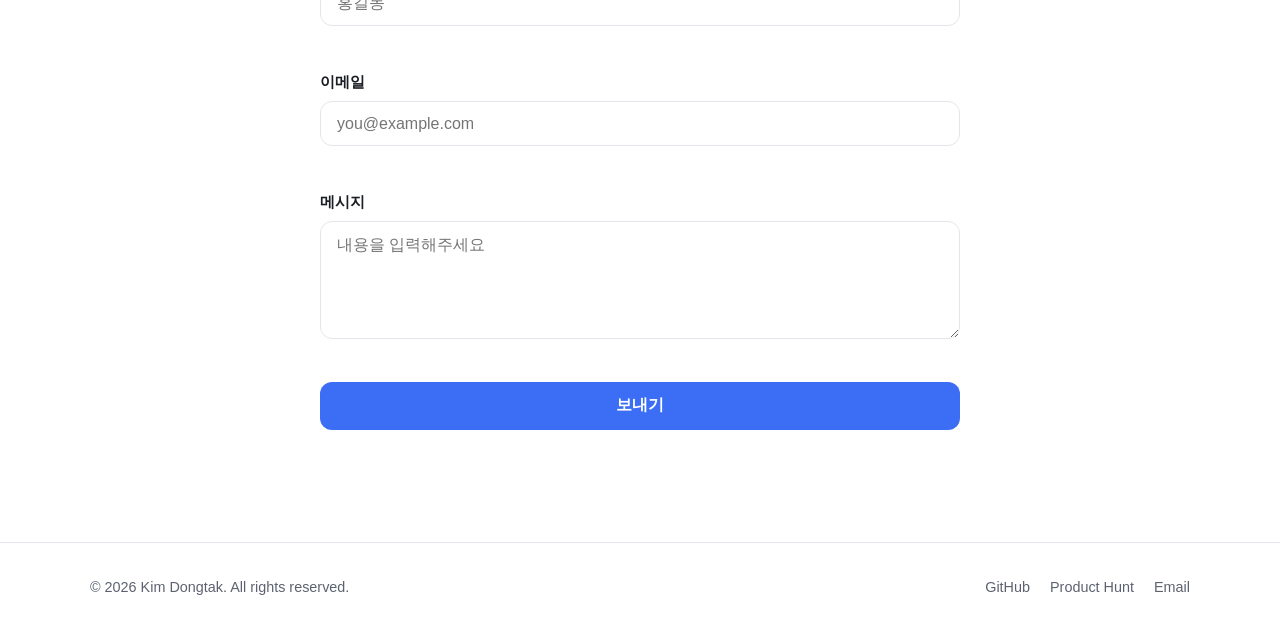
==== commit 3cb4e095: "Feat: 주요 프로젝트(Work) 섹션 및 상세 모달 추가 - js/projects-data.js: SuitdiO / 마일퀘 / 축구관 / 잠시맘 4개 프로젝트의   기간·역할·" ====
--- a/B1-1/index.html
+++ b/B1-1/index.html
@@ -6,6 +6,7 @@
   <title>김동탁 | Product Builder</title>
   <meta name="description" content="김동탁 포트폴리오 - 기획부터 구현까지 직접 만들어 검증하는 프로덕트 빌더">
   <link rel="stylesheet" href="css/style.css">
+  <script src="js/projects-data.js" defer></script>
   <script src="js/main.js" defer></script>
 </head>
 <body>
@@ -17,6 +18,7 @@
       <ul class="nav__menu" id="navMenu">
         <li><a href="#about" class="nav__link">About</a></li>
         <li><a href="#skills" class="nav__link">Skills</a></li>
+        <li><a href="#work" class="nav__link">Work</a></li>
         <li><a href="#projects" class="nav__link">Projects</a></li>
         <li><a href="#contact" class="nav__link">Contact</a></li>
       </ul>
@@ -116,35 +118,38 @@
     <section class="section section--alt" id="skills">
       <div class="container">
         <h2 class="section__title">Skills</h2>
-        <p class="section__desc">실제 제품을 만들며 사용한 기술들입니다.</p>
+        <p class="section__desc">
+          별의 개수는 활용도를 나타냅니다. &nbsp;⭐⭐⭐ 상 &nbsp;·&nbsp; ⭐⭐ 중 &nbsp;·&nbsp; ⭐ 하
+        </p>
         <div class="skills">
 
           <article class="skill-card">
-            <h3>Frontend</h3>
-            <ul>
-              <li>React &middot; TypeScript</li>
-              <li>Redux (상태 관리)</li>
-              <li>Canvas 2D API (자체 렌더러 구현)</li>
-              <li>HTML5 &middot; CSS3 &middot; 반응형 레이아웃</li>
+            <h3>언어 및 프레임워크</h3>
+            <ul class="skill-list">
+              <li><span>JavaScript</span><span class="stars" aria-label="상">⭐⭐⭐</span></li>
+              <li><span>Next.js</span><span class="stars" aria-label="상">⭐⭐⭐</span></li>
+              <li><span>Python</span><span class="stars" aria-label="상">⭐⭐⭐</span></li>
+              <li><span>React</span><span class="stars" aria-label="중">⭐⭐</span></li>
+              <li><span>TypeScript</span><span class="stars" aria-label="중">⭐⭐</span></li>
+              <li><span>Java</span><span class="stars" aria-label="하">⭐</span></li>
             </ul>
           </article>
 
           <article class="skill-card">
-            <h3>Language</h3>
-            <ul>
-              <li>JavaScript (ES6+)</li>
-              <li>TypeScript</li>
-              <li>Python</li>
+            <h3>기타</h3>
+            <ul class="skill-list">
+              <li><span>Notion</span><span class="stars" aria-label="상">⭐⭐⭐</span></li>
+              <li><span>Slack</span><span class="stars" aria-label="상">⭐⭐⭐</span></li>
+              <li><span>Figma</span><span class="stars" aria-label="중">⭐⭐</span></li>
+              <li><span>Linux</span><span class="stars" aria-label="하">⭐</span></li>
             </ul>
           </article>
 
           <article class="skill-card">
-            <h3>Tools &amp; Etc</h3>
-            <ul>
-              <li>Git &middot; GitHub</li>
-              <li>Docker &middot; OrbStack</li>
-              <li>Figma (화면설계서 작성)</li>
-              <li>WebSocket &middot; REST API 연동</li>
+            <h3>데이터베이스</h3>
+            <ul class="skill-list">
+              <li><span>MySQL</span><span class="stars" aria-label="하">⭐</span></li>
+              <li><span>Oracle</span><span class="stars" aria-label="하">⭐</span></li>
             </ul>
           </article>
 
@@ -152,7 +157,15 @@
       </div>
     </section>
 
-    <section class="section" id="projects">
+    <section class="section" id="work">
+      <div class="container">
+        <h2 class="section__title">Work</h2>
+        <p class="section__desc">카드를 클릭하면 프로젝트 상세 내용을 볼 수 있습니다.</p>
+        <div class="work" id="workList"></div>
+      </div>
+    </section>
+
+    <section class="section section--alt" id="projects">
       <div class="container">
         <h2 class="section__title">Projects</h2>
         <p class="section__desc">GitHub API로 실시간으로 불러온 저장소 목록입니다.</p>
@@ -168,7 +181,7 @@
       </div>
     </section>
 
-    <section class="section section--alt" id="contact">
+    <section class="section" id="contact">
       <div class="container container--narrow">
         <h2 class="section__title">Contact</h2>
         <p class="section__desc">
@@ -217,5 +230,14 @@
 
   <button type="button" class="to-top" id="toTop" aria-label="맨 위로 이동">↑</button>
 
+  <!-- 프로젝트 상세 모달: 내용은 projects-data.js 를 바탕으로 JS가 채운다 -->
+  <div class="modal" id="modal" hidden>
+    <div class="modal__backdrop" data-close></div>
+    <div class="modal__panel" role="dialog" aria-modal="true" aria-labelledby="modalTitle">
+      <button type="button" class="modal__close" id="modalClose" aria-label="닫기" data-close>&times;</button>
+      <div class="modal__body" id="modalBody"></div>
+    </div>
+  </div>
+
 </body>
 </html>
--- a/B1-1/css/style.css
+++ b/B1-1/css/style.css
@@ -240,6 +240,146 @@
 .skill-card h3 { color: var(--primary); margin-bottom: 0.75rem; font-size: 1.05rem; }
 .skill-card li { color: var(--text-muted); font-size: 0.95rem; }
 
+/* ===== Skills 목록 (별점) ===== */
+.skill-list li {
+  display: flex;
+  justify-content: space-between;
+  align-items: center;
+  gap: 0.75rem;
+  padding: 0.35rem 0;
+  color: var(--text);
+  font-size: 0.95rem;
+}
+.skill-list li + li { border-top: 1px solid var(--border); }
+.stars { font-size: 0.8rem; letter-spacing: -1px; white-space: nowrap; }
+
+/* ===== Work: 주요 프로젝트 카드 ===== */
+.work {
+  display: grid;
+  grid-template-columns: repeat(auto-fit, minmax(280px, 1fr));
+  gap: 1.25rem;
+}
+.work-card {
+  background: var(--surface);
+  border: 1px solid var(--border);
+  border-radius: var(--radius);
+  padding: 1.75rem;
+  box-shadow: var(--shadow);
+  cursor: pointer;
+  display: flex;
+  flex-direction: column;
+  gap: 0.6rem;
+  transition: transform var(--transition), box-shadow var(--transition), border-color var(--transition);
+}
+.work-card:hover,
+.work-card:focus-visible {
+  transform: translateY(-6px);
+  box-shadow: var(--shadow-hover);
+  border-color: var(--primary);
+  outline: none;
+}
+.work-card__emoji { font-size: 1.8rem; }
+.work-card h3 { font-size: 1.1rem; line-height: 1.4; }
+.work-card__meta { font-size: 0.85rem; color: var(--primary); font-weight: 600; }
+.work-card__summary { color: var(--text-muted); font-size: 0.92rem; flex-grow: 1; }
+.work-card__tags { display: flex; flex-wrap: wrap; gap: 0.4rem; }
+.work-card__tags li {
+  font-size: 0.75rem;
+  padding: 0.2rem 0.6rem;
+  border-radius: 999px;
+  background: var(--bg-alt);
+  color: var(--text-muted);
+  border: 1px solid var(--border);
+}
+.work-card__more { font-size: 0.85rem; color: var(--primary); font-weight: 600; margin-top: 0.25rem; }
+
+/* ===== 프로젝트 상세 모달 ===== */
+body.modal-open { overflow: hidden; }
+
+.modal { position: fixed; inset: 0; z-index: 200; display: grid; place-items: center; padding: 1rem; }
+.modal[hidden] { display: none; }
+
+.modal__backdrop {
+  position: absolute;
+  inset: 0;
+  background: rgba(0, 0, 0, 0.6);
+  backdrop-filter: blur(2px);
+}
+
+.modal__panel {
+  position: relative;
+  background: var(--surface);
+  border: 1px solid var(--border);
+  border-radius: var(--radius);
+  box-shadow: var(--shadow-hover);
+  width: min(100%, 760px);
+  max-height: 88vh;
+  display: flex;
+  flex-direction: column;
+}
+
+.modal__close {
+  position: absolute;
+  top: 0.5rem; right: 0.75rem;
+  background: none;
+  border: none;
+  font-size: 2rem;
+  line-height: 1;
+  color: var(--text-muted);
+  cursor: pointer;
+  padding: 0.25rem 0.5rem;
+  border-radius: 8px;
+  transition: color var(--transition), background var(--transition);
+  z-index: 1;
+}
+.modal__close:hover { color: var(--text); background: var(--bg-alt); }
+
+.modal__body { overflow-y: auto; padding: 2rem 1.75rem; }
+.modal__emoji { font-size: 2.2rem; }
+.modal__body h2 { font-size: 1.4rem; margin: 0.25rem 0 0.75rem; line-height: 1.4; }
+.modal__summary { color: var(--text-muted); margin-bottom: 1.5rem; }
+
+.modal__info {
+  display: grid;
+  gap: 0.5rem;
+  padding: 1rem 1.25rem;
+  background: var(--bg-alt);
+  border-radius: var(--radius);
+  margin-bottom: 1.5rem;
+  font-size: 0.92rem;
+}
+.modal__info > div { display: flex; gap: 0.75rem; }
+.modal__info dt { color: var(--primary); font-weight: 600; min-width: 3rem; }
+.modal__info dd { color: var(--text-muted); }
+
+.modal__metrics {
+  display: grid;
+  grid-template-columns: repeat(auto-fit, minmax(120px, 1fr));
+  gap: 0.75rem;
+  margin-bottom: 1.5rem;
+}
+.modal__metrics li {
+  text-align: center;
+  padding: 1rem 0.5rem;
+  background: var(--bg-alt);
+  border-radius: var(--radius);
+  border: 1px solid var(--border);
+}
+.modal__metrics strong { display: block; font-size: 1.3rem; color: var(--primary); }
+.modal__metrics span { font-size: 0.8rem; color: var(--text-muted); }
+
+.modal__section { margin-bottom: 1.75rem; }
+.modal__section h3 {
+  font-size: 1rem;
+  margin-bottom: 0.75rem;
+  padding-left: 0.6rem;
+  border-left: 3px solid var(--primary);
+}
+.modal__section p { color: var(--text-muted); font-size: 0.93rem; margin-bottom: 0.7rem; }
+
+.modal__links { display: flex; flex-wrap: wrap; gap: 0.6rem; }
+.modal__links .btn { font-size: 0.9rem; padding: 0.6rem 1.1rem; }
+
 /* ===== Projects (Grid) ===== */
 .filters { display: flex; flex-wrap: wrap; gap: 0.5rem; justify-content: center; margin-bottom: 2rem; }
 .filter-btn {
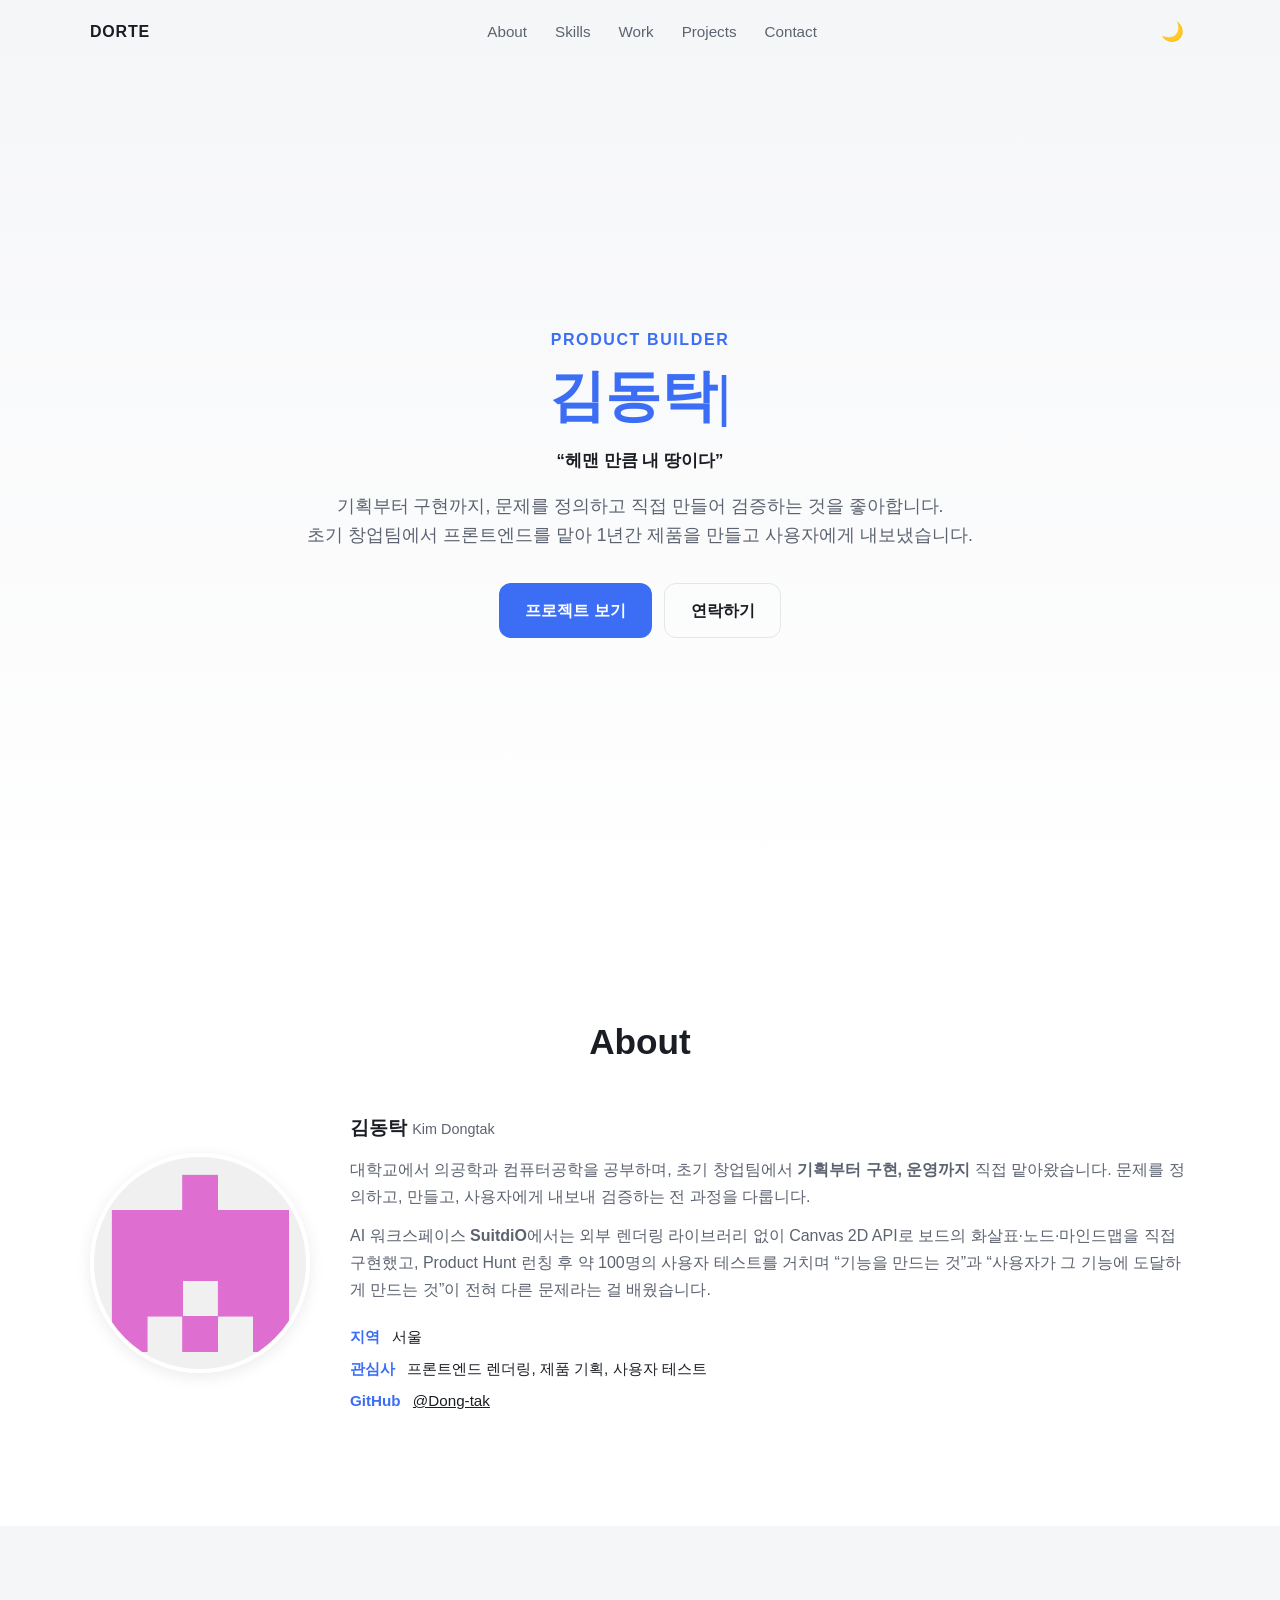
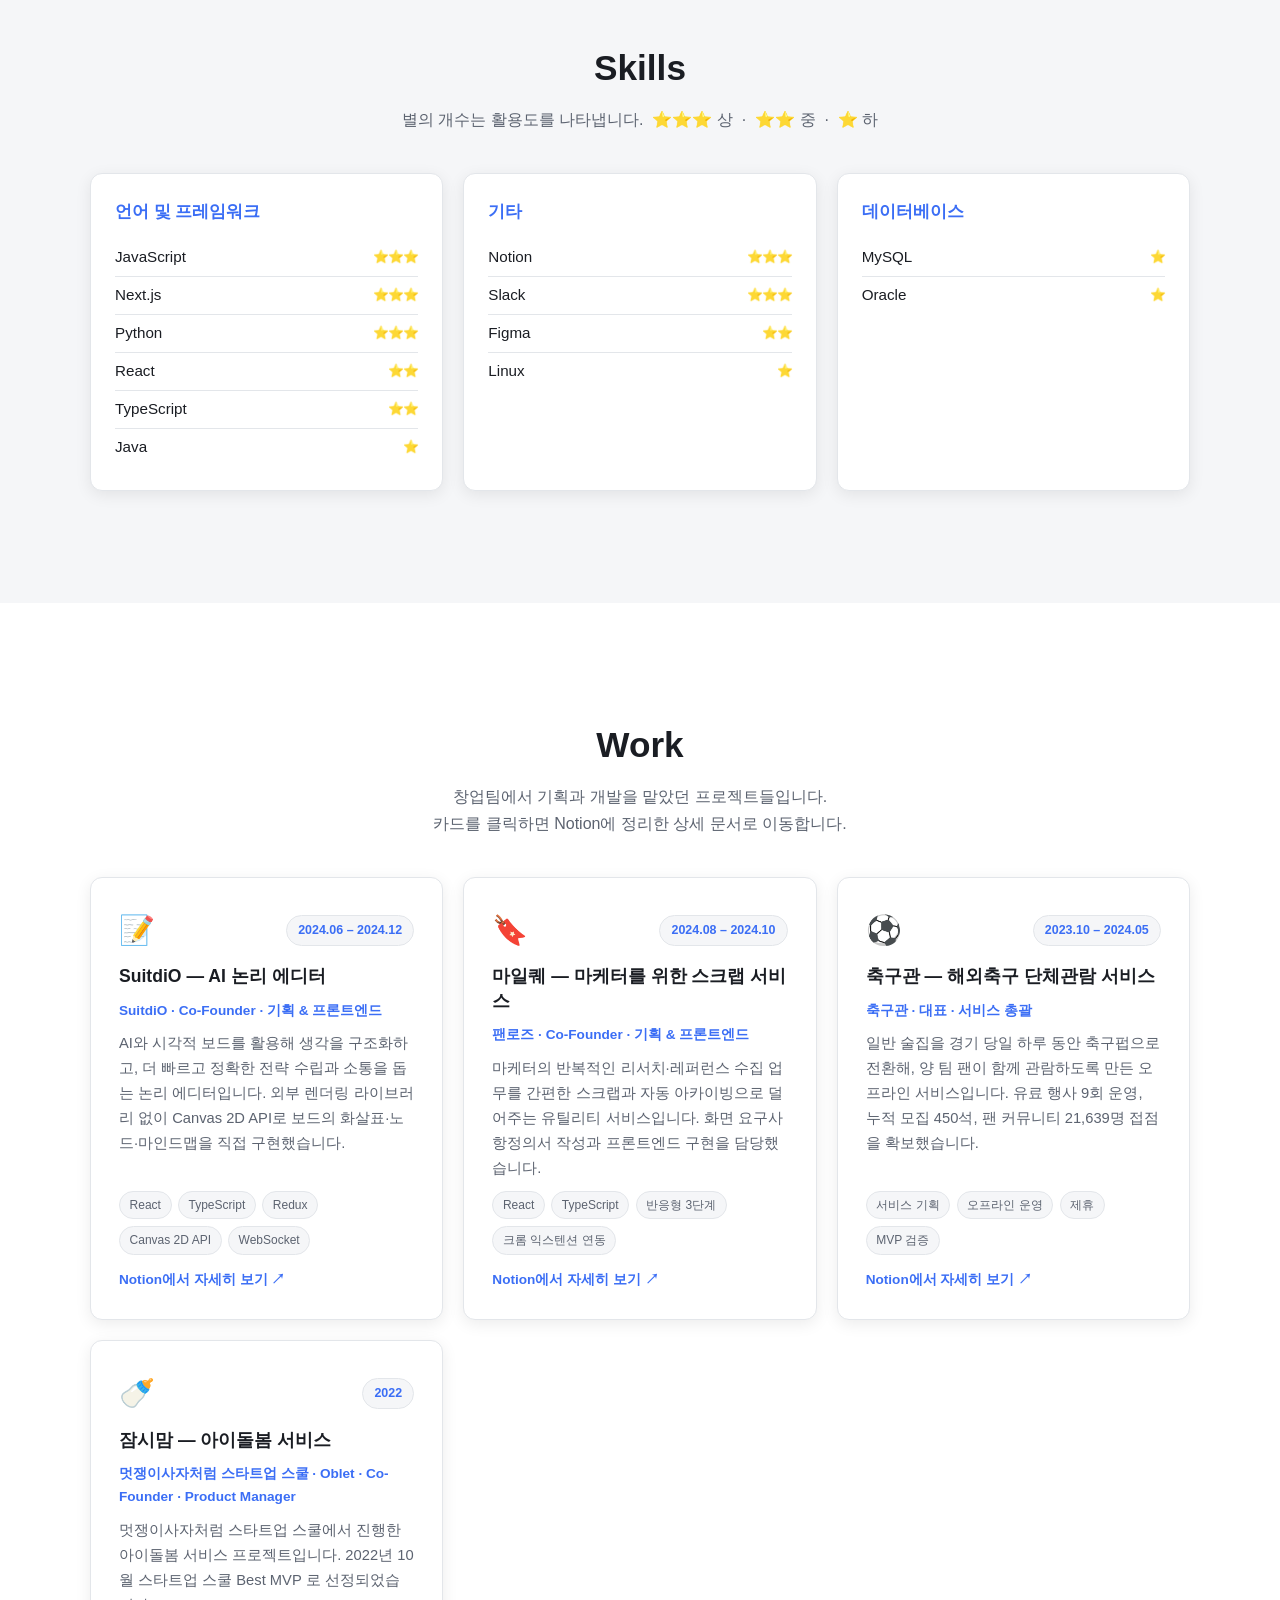
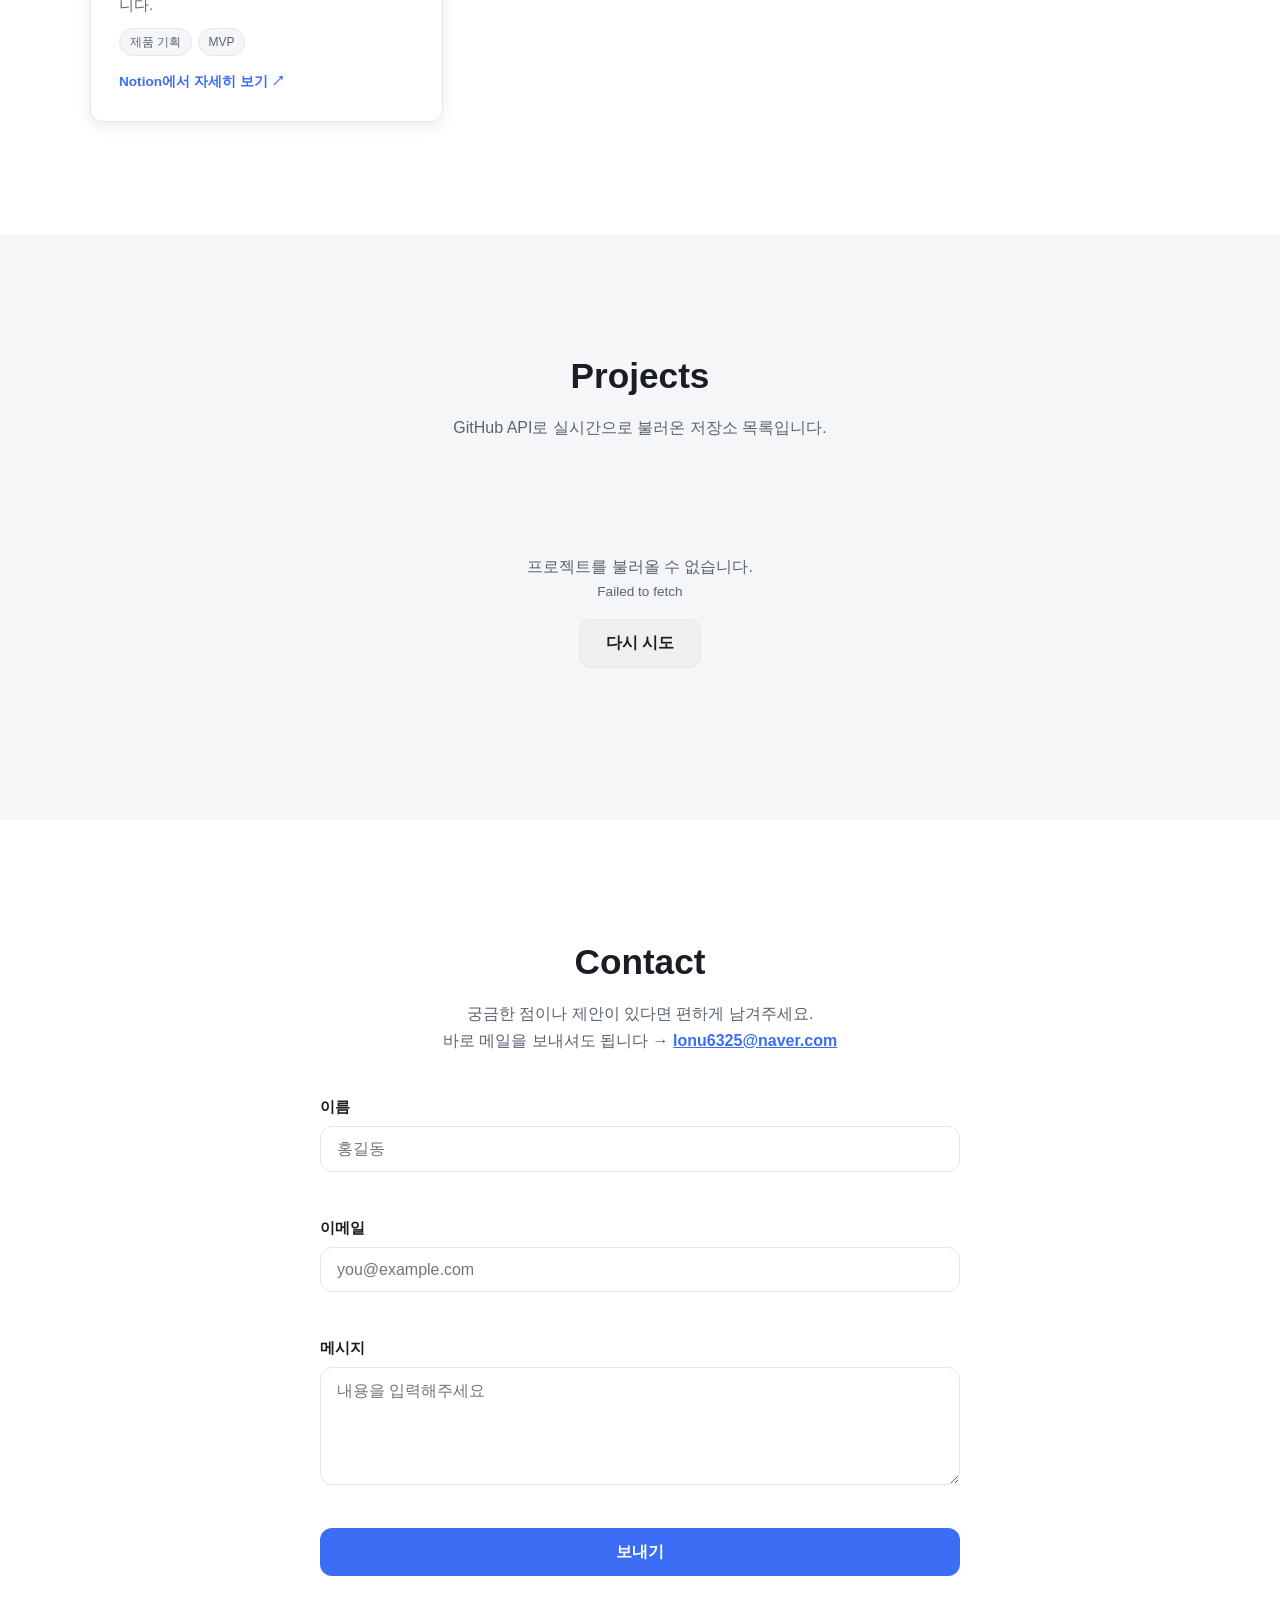
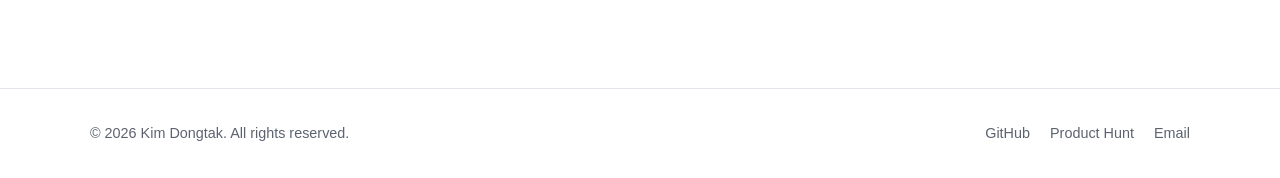
==== commit 3ef7f730: "Refactor: Work 카드를 Notion 상세 문서 링크로 단순화 - 상세 모달(HTML/CSS/JS)을 제거하고 카드 전체를 <a> 링크로 변경   브라우저 기본 동작(Ta" ====
--- a/B1-1/index.html
+++ b/B1-1/index.html
@@ -81,37 +81,6 @@
           </div>
         </div>
 
-        <h3 class="about__subtitle">Experience</h3>
-        <ol class="timeline">
-          <li class="timeline__item">
-            <span class="timeline__date">2024.06 – 2024.12</span>
-            <div>
-              <h4>SuitdiO — Co-Founder &middot; 프론트엔드</h4>
-              <p>AI 기반 보드/마인드맵 워크스페이스. 보드 엔진(화살표·노드·섹션·마인드맵) 구현 및 랜딩페이지 담당.</p>
-            </div>
-          </li>
-          <li class="timeline__item">
-            <span class="timeline__date">2024.01 – 2024.06</span>
-            <div>
-              <h4>팬로즈 — Co-Founder &middot; 프론트엔드</h4>
-              <p>마케터를 위한 스크랩 서비스 &lsquo;마일퀘&rsquo; 기획 및 프론트엔드 구현. 익산시 청년창업 지원사업 선정.</p>
-            </div>
-          </li>
-          <li class="timeline__item">
-            <span class="timeline__date">2023.10 – 2024.05</span>
-            <div>
-              <h4>축구관 — Co-Founder &middot; Operator</h4>
-              <p>해외축구 단체관람 서비스. 유료 행사 9회 운영, 누적 모집 450석, 팬 커뮤니티 21,000여 명 접점 확보.</p>
-            </div>
-          </li>
-          <li class="timeline__item">
-            <span class="timeline__date">2022.09 – 2023.06</span>
-            <div>
-              <h4>Oblet — Co-Founder &middot; Product Manager</h4>
-              <p>초기 스타트업 팀에서 제품 기획 담당. 멋쟁이사자처럼 스타트업스쿨 Best MVP 수상.</p>
-            </div>
-          </li>
-        </ol>
       </div>
     </section>
 
@@ -160,7 +129,10 @@
     <section class="section" id="work">
       <div class="container">
         <h2 class="section__title">Work</h2>
-        <p class="section__desc">카드를 클릭하면 프로젝트 상세 내용을 볼 수 있습니다.</p>
+        <p class="section__desc">
+          창업팀에서 기획과 개발을 맡았던 프로젝트들입니다.<br>
+          카드를 클릭하면 Notion에 정리한 상세 문서로 이동합니다.
+        </p>
         <div class="work" id="workList"></div>
       </div>
     </section>
@@ -230,14 +202,5 @@
 
   <button type="button" class="to-top" id="toTop" aria-label="맨 위로 이동">↑</button>
 
-  <!-- 프로젝트 상세 모달: 내용은 projects-data.js 를 바탕으로 JS가 채운다 -->
-  <div class="modal" id="modal" hidden>
-    <div class="modal__backdrop" data-close></div>
-    <div class="modal__panel" role="dialog" aria-modal="true" aria-labelledby="modalTitle">
-      <button type="button" class="modal__close" id="modalClose" aria-label="닫기" data-close>&times;</button>
-      <div class="modal__body" id="modalBody"></div>
-    </div>
-  </div>
-
 </body>
 </html>
--- a/B1-1/css/style.css
+++ b/B1-1/css/style.css
@@ -194,38 +194,6 @@
 .about__meta strong { color: var(--primary); margin-right: 0.5rem; }
 .about__meta a { text-decoration: underline; }
 
-/* ===== Experience 타임라인 ===== */
-.about__subtitle {
-  margin: 3.5rem 0 1.5rem;
-  text-align: center;
-  font-size: 1.3rem;
-}
-.timeline {
-  display: grid;
-  gap: 1rem;
-  counter-reset: none;
-}
-.timeline__item {
-  background: var(--surface);
-  border: 1px solid var(--border);
-  border-left: 3px solid var(--primary);
-  border-radius: var(--radius);
-  padding: 1.25rem 1.5rem;
-  display: grid;
-  gap: 0.4rem;
-  box-shadow: var(--shadow);
-  transition: transform var(--transition), box-shadow var(--transition);
-}
-.timeline__item:hover { transform: translateX(4px); box-shadow: var(--shadow-hover); }
-.timeline__date {
-  font-size: 0.85rem;
-  color: var(--primary);
-  font-weight: 600;
-  font-variant-numeric: tabular-nums;
-}
-.timeline__item h4 { font-size: 1rem; margin-bottom: 0.25rem; }
-.timeline__item p { color: var(--text-muted); font-size: 0.92rem; }
-
 /* ===== Skills ===== */
 .skills { display: grid; gap: 1.25rem; }
 .skill-card {
@@ -278,7 +246,19 @@
   border-color: var(--primary);
   outline: none;
 }
+.work-card__head { display: flex; align-items: center; justify-content: space-between; gap: 0.75rem; }
 .work-card__emoji { font-size: 1.8rem; }
+.work-card__period {
+  font-size: 0.78rem;
+  font-weight: 700;
+  color: var(--primary);
+  background: var(--bg-alt);
+  border: 1px solid var(--border);
+  border-radius: 999px;
+  padding: 0.25rem 0.7rem;
+  white-space: nowrap;
+  font-variant-numeric: tabular-nums;
+}
 .work-card h3 { font-size: 1.1rem; line-height: 1.4; }
 .work-card__meta { font-size: 0.85rem; color: var(--primary); font-weight: 600; }
 .work-card__summary { color: var(--text-muted); font-size: 0.92rem; flex-grow: 1; }
@@ -292,93 +272,6 @@
   border: 1px solid var(--border);
 }
 .work-card__more { font-size: 0.85rem; color: var(--primary); font-weight: 600; margin-top: 0.25rem; }
-
-/* ===== 프로젝트 상세 모달 ===== */
-body.modal-open { overflow: hidden; }
-
-.modal { position: fixed; inset: 0; z-index: 200; display: grid; place-items: center; padding: 1rem; }
-.modal[hidden] { display: none; }
-
-.modal__backdrop {
-  position: absolute;
-  inset: 0;
-  background: rgba(0, 0, 0, 0.6);
-  backdrop-filter: blur(2px);
-}
-
-.modal__panel {
-  position: relative;
-  background: var(--surface);
-  border: 1px solid var(--border);
-  border-radius: var(--radius);
-  box-shadow: var(--shadow-hover);
-  width: min(100%, 760px);
-  max-height: 88vh;
-  display: flex;
-  flex-direction: column;
-}
-
-.modal__close {
-  position: absolute;
-  top: 0.5rem; right: 0.75rem;
-  background: none;
-  border: none;
-  font-size: 2rem;
-  line-height: 1;
-  color: var(--text-muted);
-  cursor: pointer;
-  padding: 0.25rem 0.5rem;
-  border-radius: 8px;
-  transition: color var(--transition), background var(--transition);
-  z-index: 1;
-}
-.modal__close:hover { color: var(--text); background: var(--bg-alt); }
-
-.modal__body { overflow-y: auto; padding: 2rem 1.75rem; }
-.modal__emoji { font-size: 2.2rem; }
-.modal__body h2 { font-size: 1.4rem; margin: 0.25rem 0 0.75rem; line-height: 1.4; }
-.modal__summary { color: var(--text-muted); margin-bottom: 1.5rem; }
-
-.modal__info {
-  display: grid;
-  gap: 0.5rem;
-  padding: 1rem 1.25rem;
-  background: var(--bg-alt);
-  border-radius: var(--radius);
-  margin-bottom: 1.5rem;
-  font-size: 0.92rem;
-}
-.modal__info > div { display: flex; gap: 0.75rem; }
-.modal__info dt { color: var(--primary); font-weight: 600; min-width: 3rem; }
-.modal__info dd { color: var(--text-muted); }
-
-.modal__metrics {
-  display: grid;
-  grid-template-columns: repeat(auto-fit, minmax(120px, 1fr));
-  gap: 0.75rem;
-  margin-bottom: 1.5rem;
-}
-.modal__metrics li {
-  text-align: center;
-  padding: 1rem 0.5rem;
-  background: var(--bg-alt);
-  border-radius: var(--radius);
-  border: 1px solid var(--border);
-}
-.modal__metrics strong { display: block; font-size: 1.3rem; color: var(--primary); }
-.modal__metrics span { font-size: 0.8rem; color: var(--text-muted); }
-
-.modal__section { margin-bottom: 1.75rem; }
-.modal__section h3 {
-  font-size: 1rem;
-  margin-bottom: 0.75rem;
-  padding-left: 0.6rem;
-  border-left: 3px solid var(--primary);
-}
-.modal__section p { color: var(--text-muted); font-size: 0.93rem; margin-bottom: 0.7rem; }
-
-.modal__links { display: flex; flex-wrap: wrap; gap: 0.6rem; }
-.modal__links .btn { font-size: 0.9rem; padding: 0.6rem 1.1rem; }
 
 /* ===== Projects (Grid) ===== */
 .filters { display: flex; flex-wrap: wrap; gap: 0.5rem; justify-content: center; margin-bottom: 2rem; }
@@ -544,8 +437,6 @@
   }
   .about__photo { width: 220px; height: 220px; }
 
-  .timeline__item { grid-template-columns: 150px 1fr; align-items: baseline; gap: 1.5rem; }
-
   .skills { grid-template-columns: repeat(3, 1fr); }
 
   .footer__inner { grid-template-columns: 1fr auto; justify-items: start; }
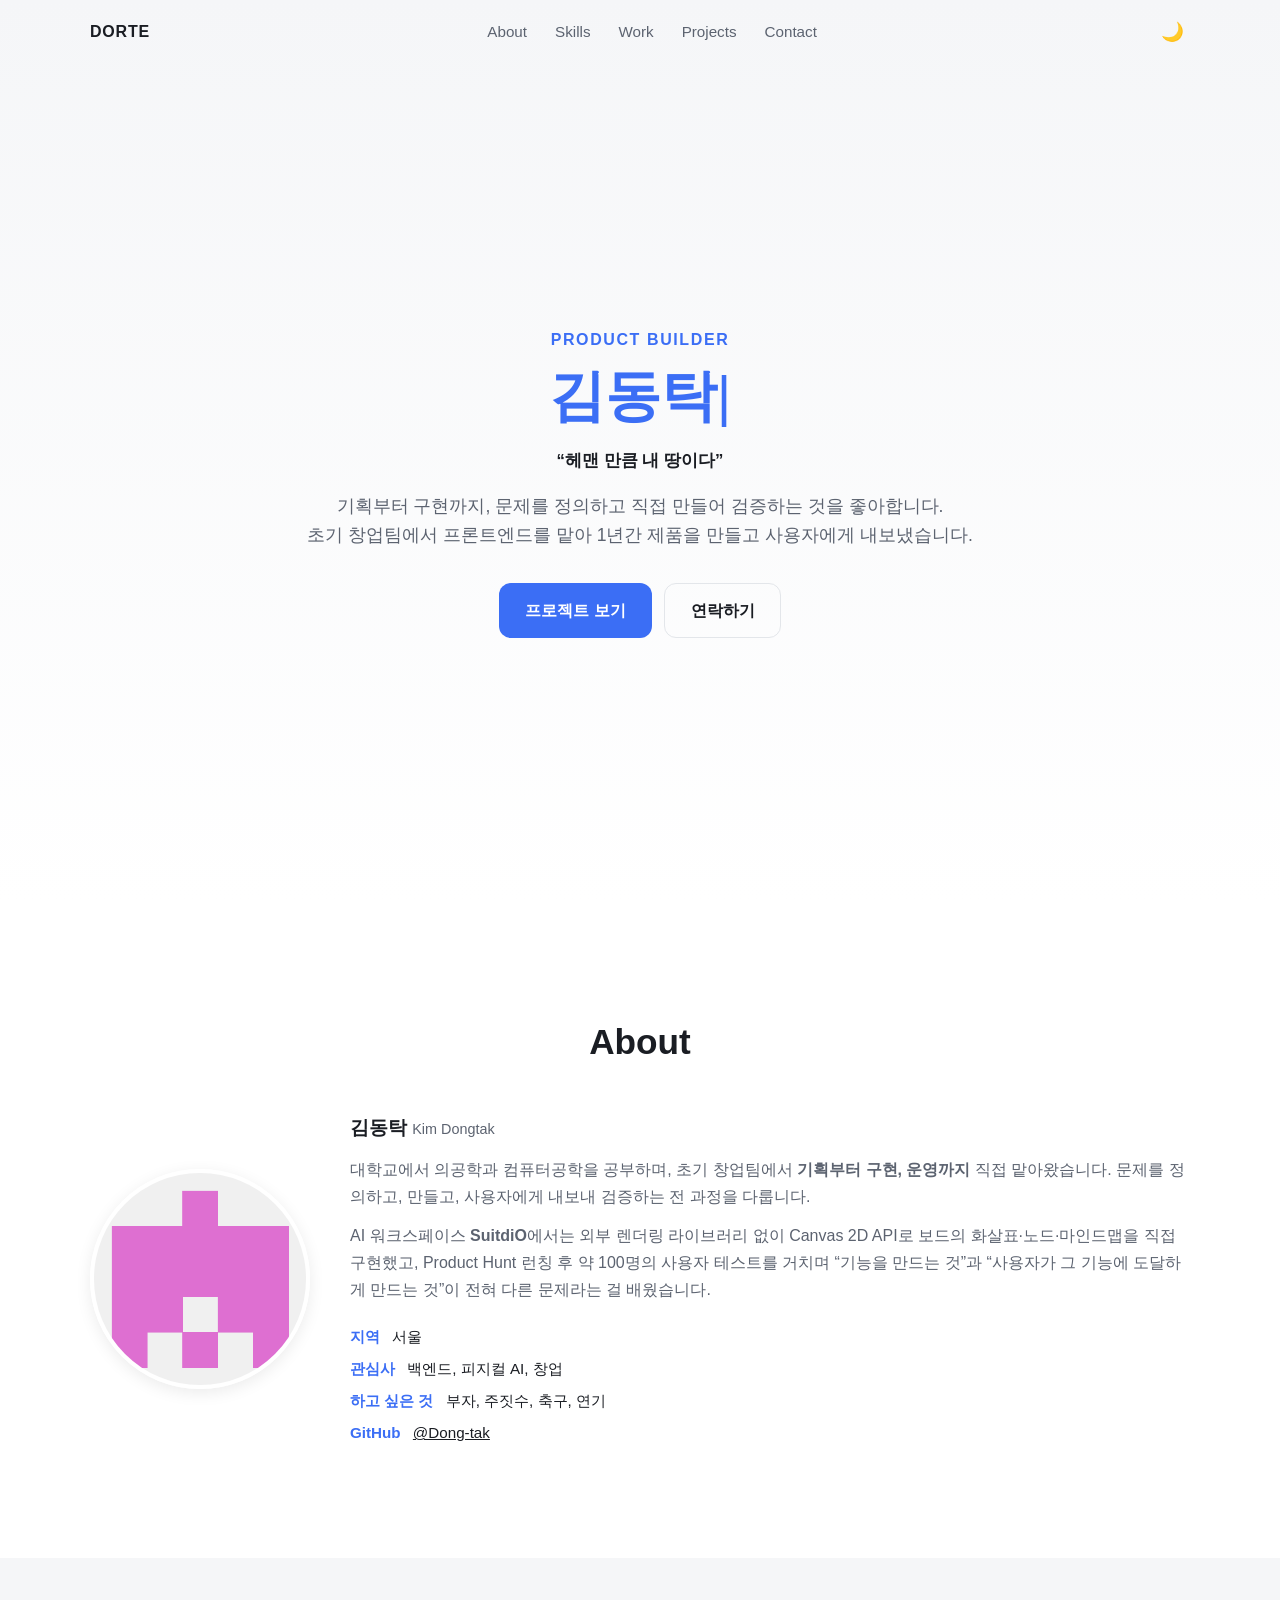
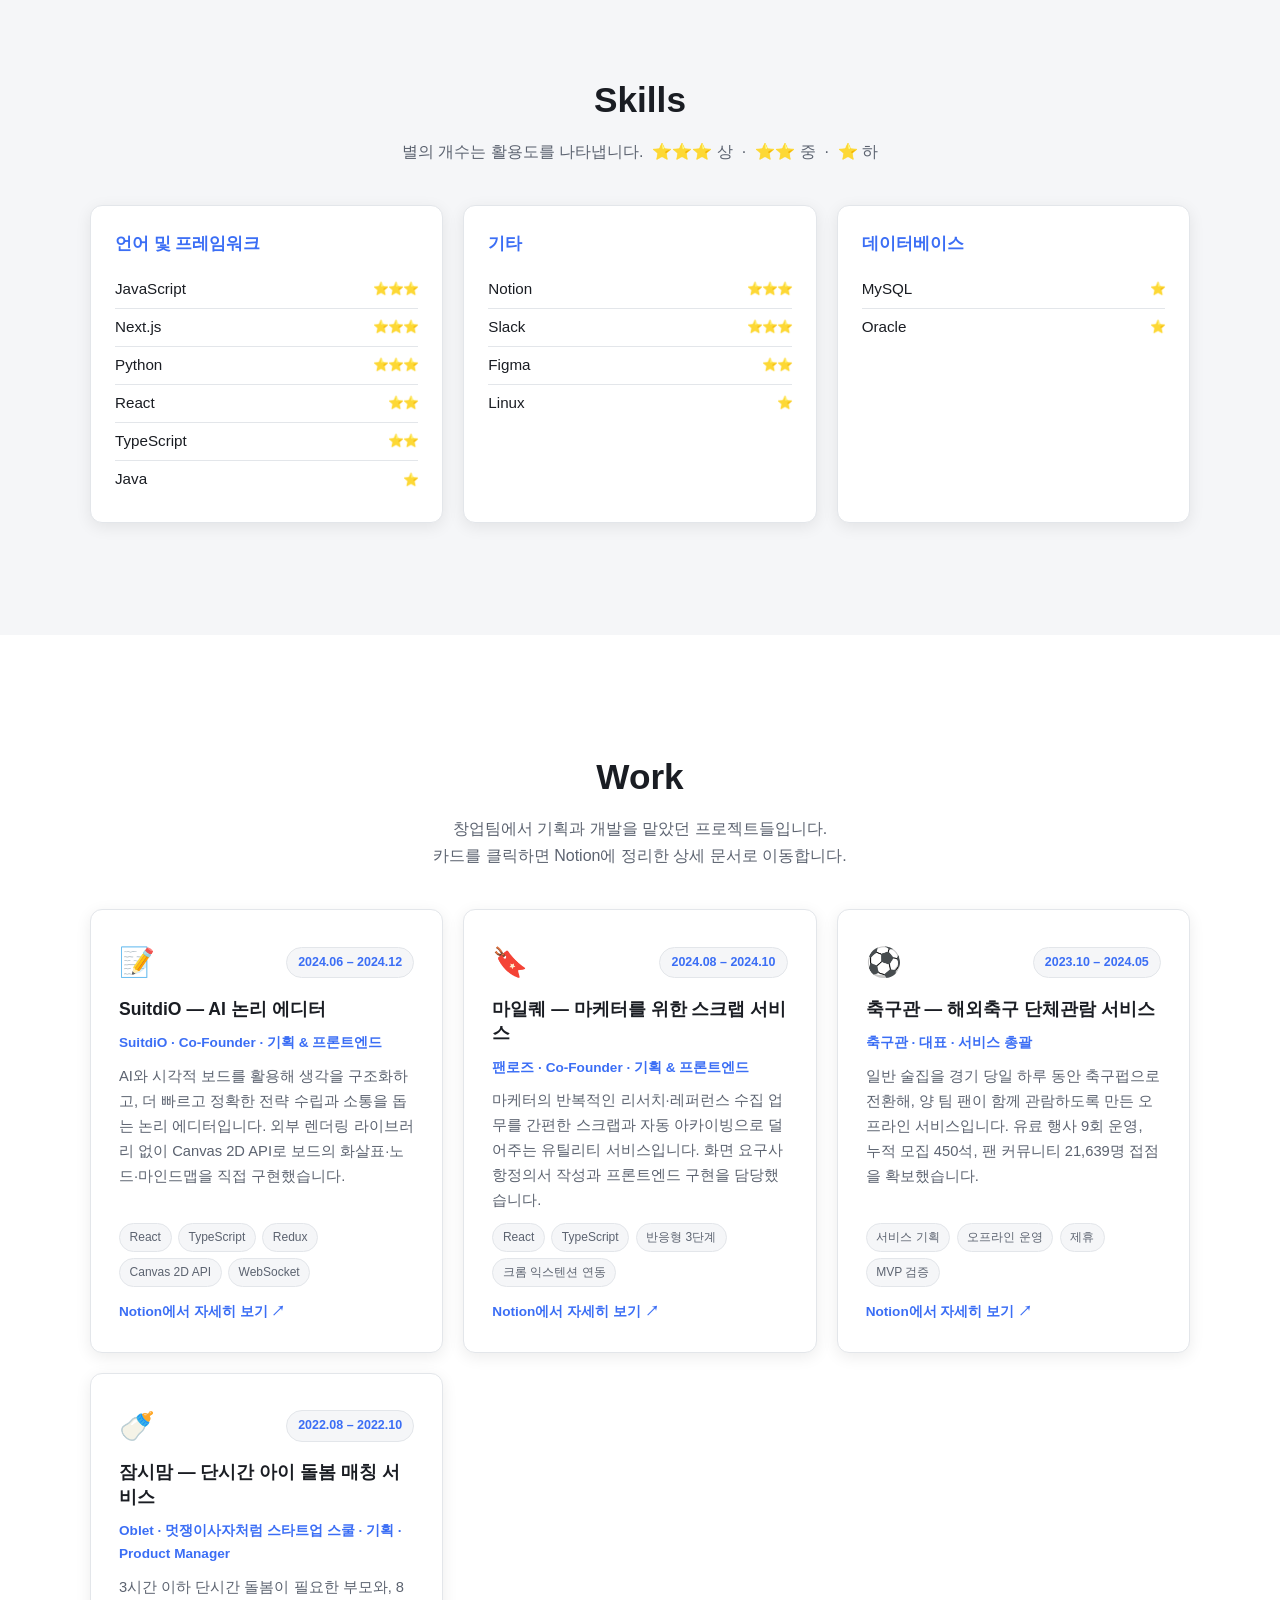
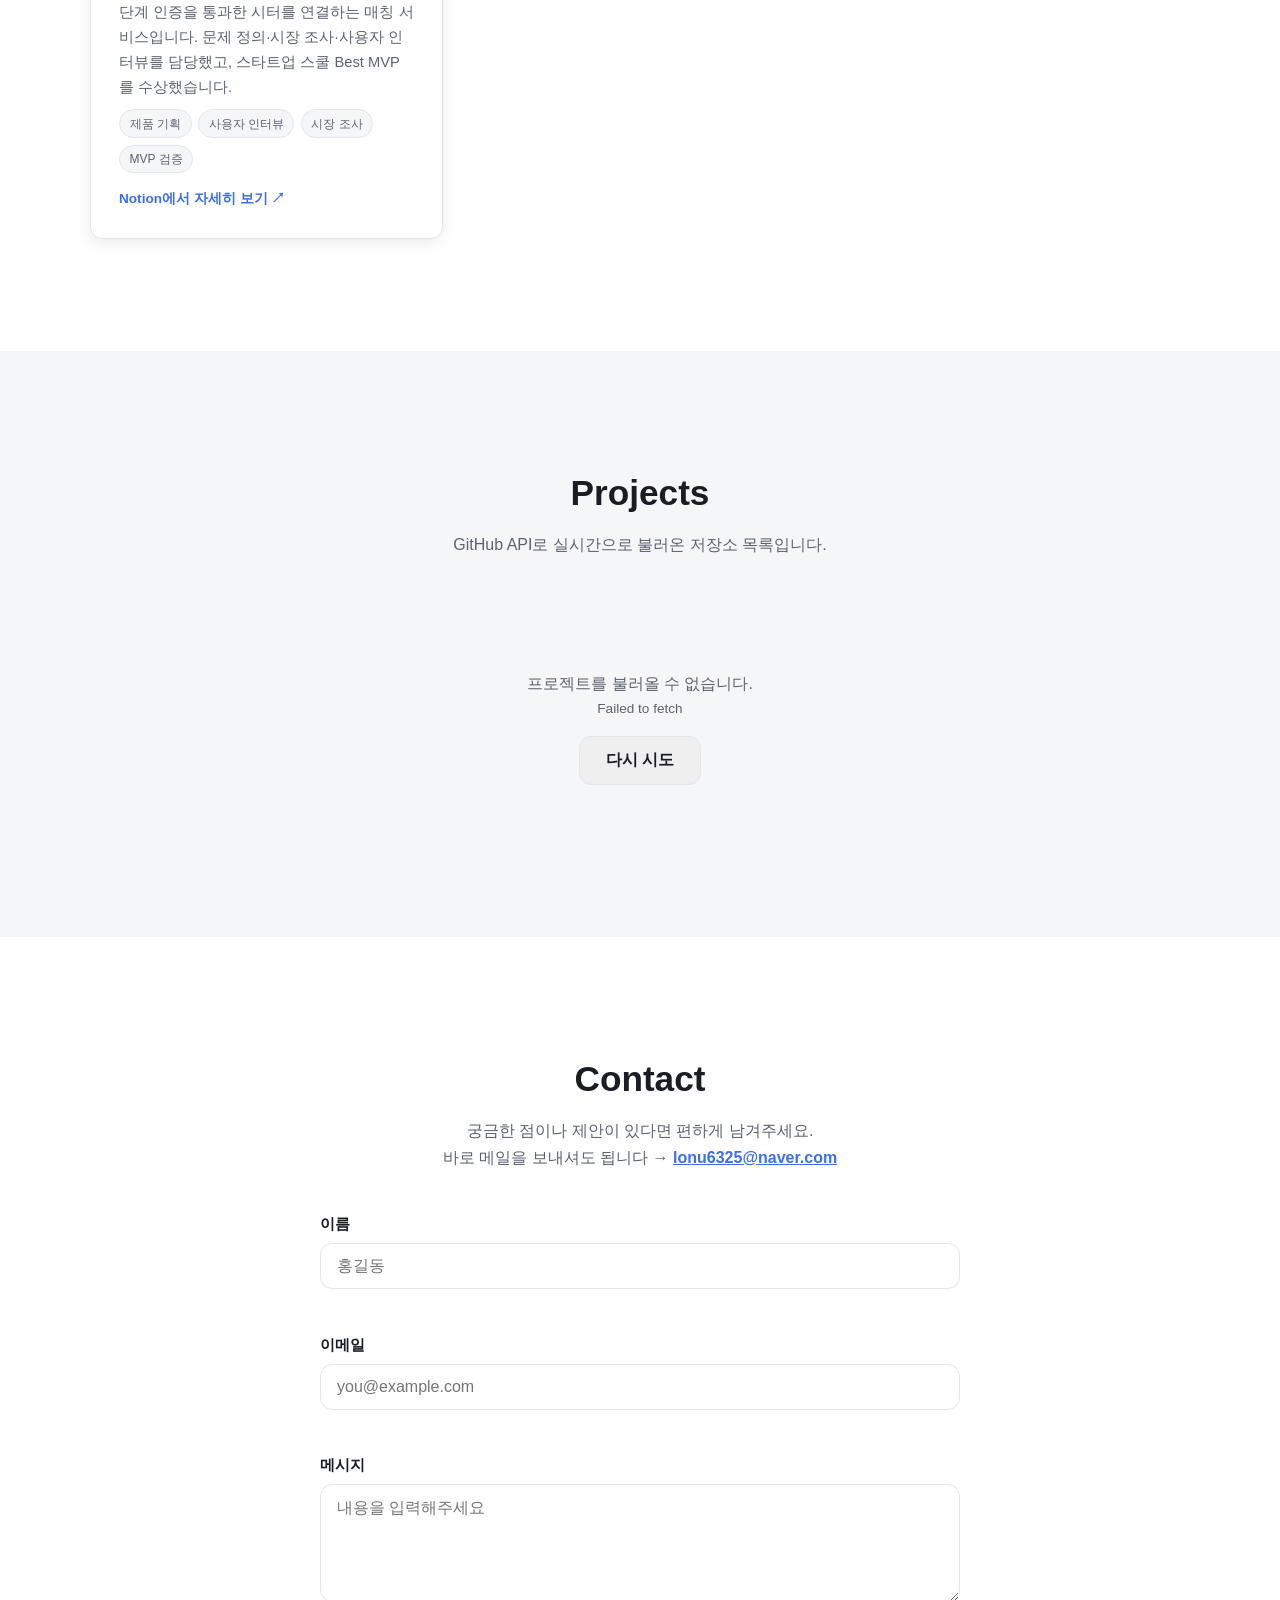
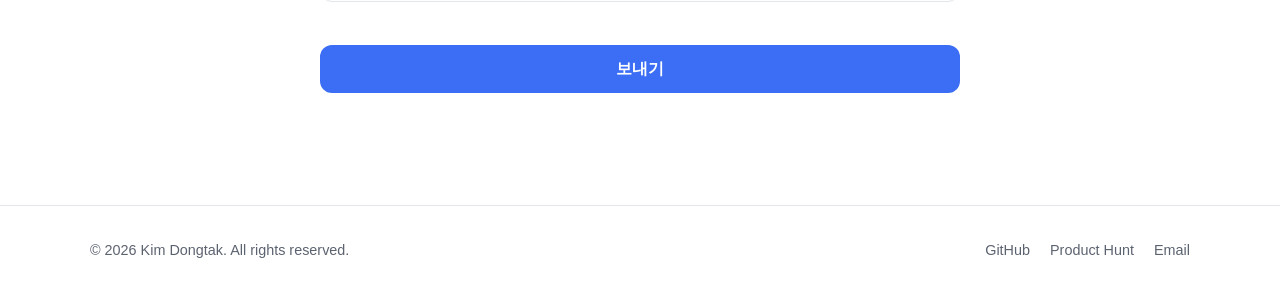
==== commit 8df007c8: "Update index.html 관심사, 하고싶은것 추가" ====
--- a/B1-1/index.html
+++ b/B1-1/index.html
@@ -75,7 +75,8 @@
             </p>
             <ul class="about__meta">
               <li><strong>지역</strong> 서울</li>
-              <li><strong>관심사</strong> 프론트엔드 렌더링, 제품 기획, 사용자 테스트</li>
+              <li><strong>관심사</strong> 백엔드, 피지컬 AI, 창업 </li>
+              <li><strong>하고 싶은 것</strong> 부자, 주짓수, 축구, 연기 </li>
               <li><strong>GitHub</strong> <a href="https://github.com/Dong-tak" target="_blank" rel="noopener">@Dong-tak</a></li>
             </ul>
           </div>
--- a/B1-1/css/style.css
+++ b/B1-1/css/style.css
@@ -306,9 +306,16 @@
   gap: 0.6rem;
   transition: transform var(--transition), box-shadow var(--transition), opacity 0.6s ease;
 }
-.project-card:hover { transform: translateY(-6px); box-shadow: var(--shadow-hover); }
+.project-card:hover,
+.project-card:focus-visible {
+  transform: translateY(-6px);
+  box-shadow: var(--shadow-hover);
+  border-color: var(--primary);
+  outline: none;
+}
 .project-card h3 { font-size: 1.1rem; }
-.project-card h3 a:hover { color: var(--primary); }
+.project-card:hover h3 { color: var(--primary); }
+.project-card__more { font-size: 0.85rem; color: var(--primary); font-weight: 600; }
 .project-card__desc { color: var(--text-muted); font-size: 0.92rem; flex-grow: 1; }
 .project-card__meta { display: flex; gap: 1rem; font-size: 0.85rem; color: var(--text-muted); }
 .project-card__lang::before {
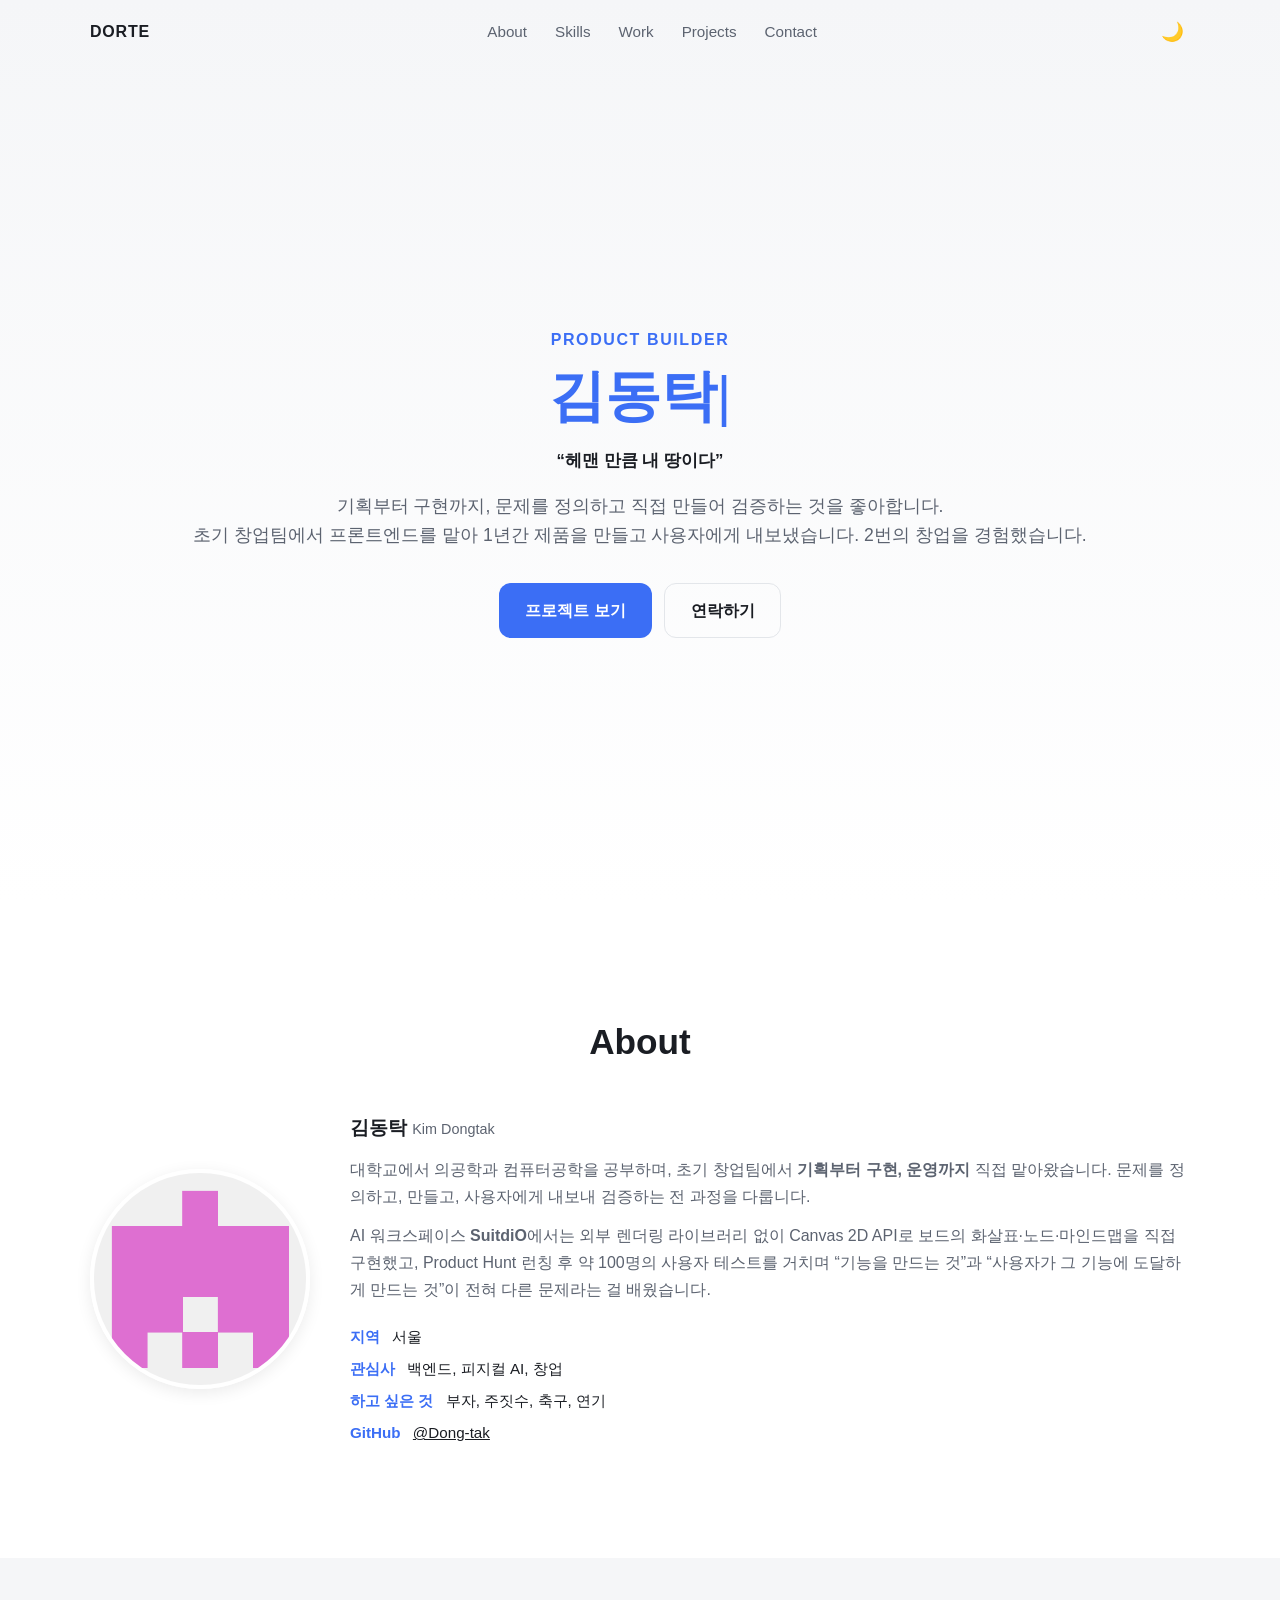
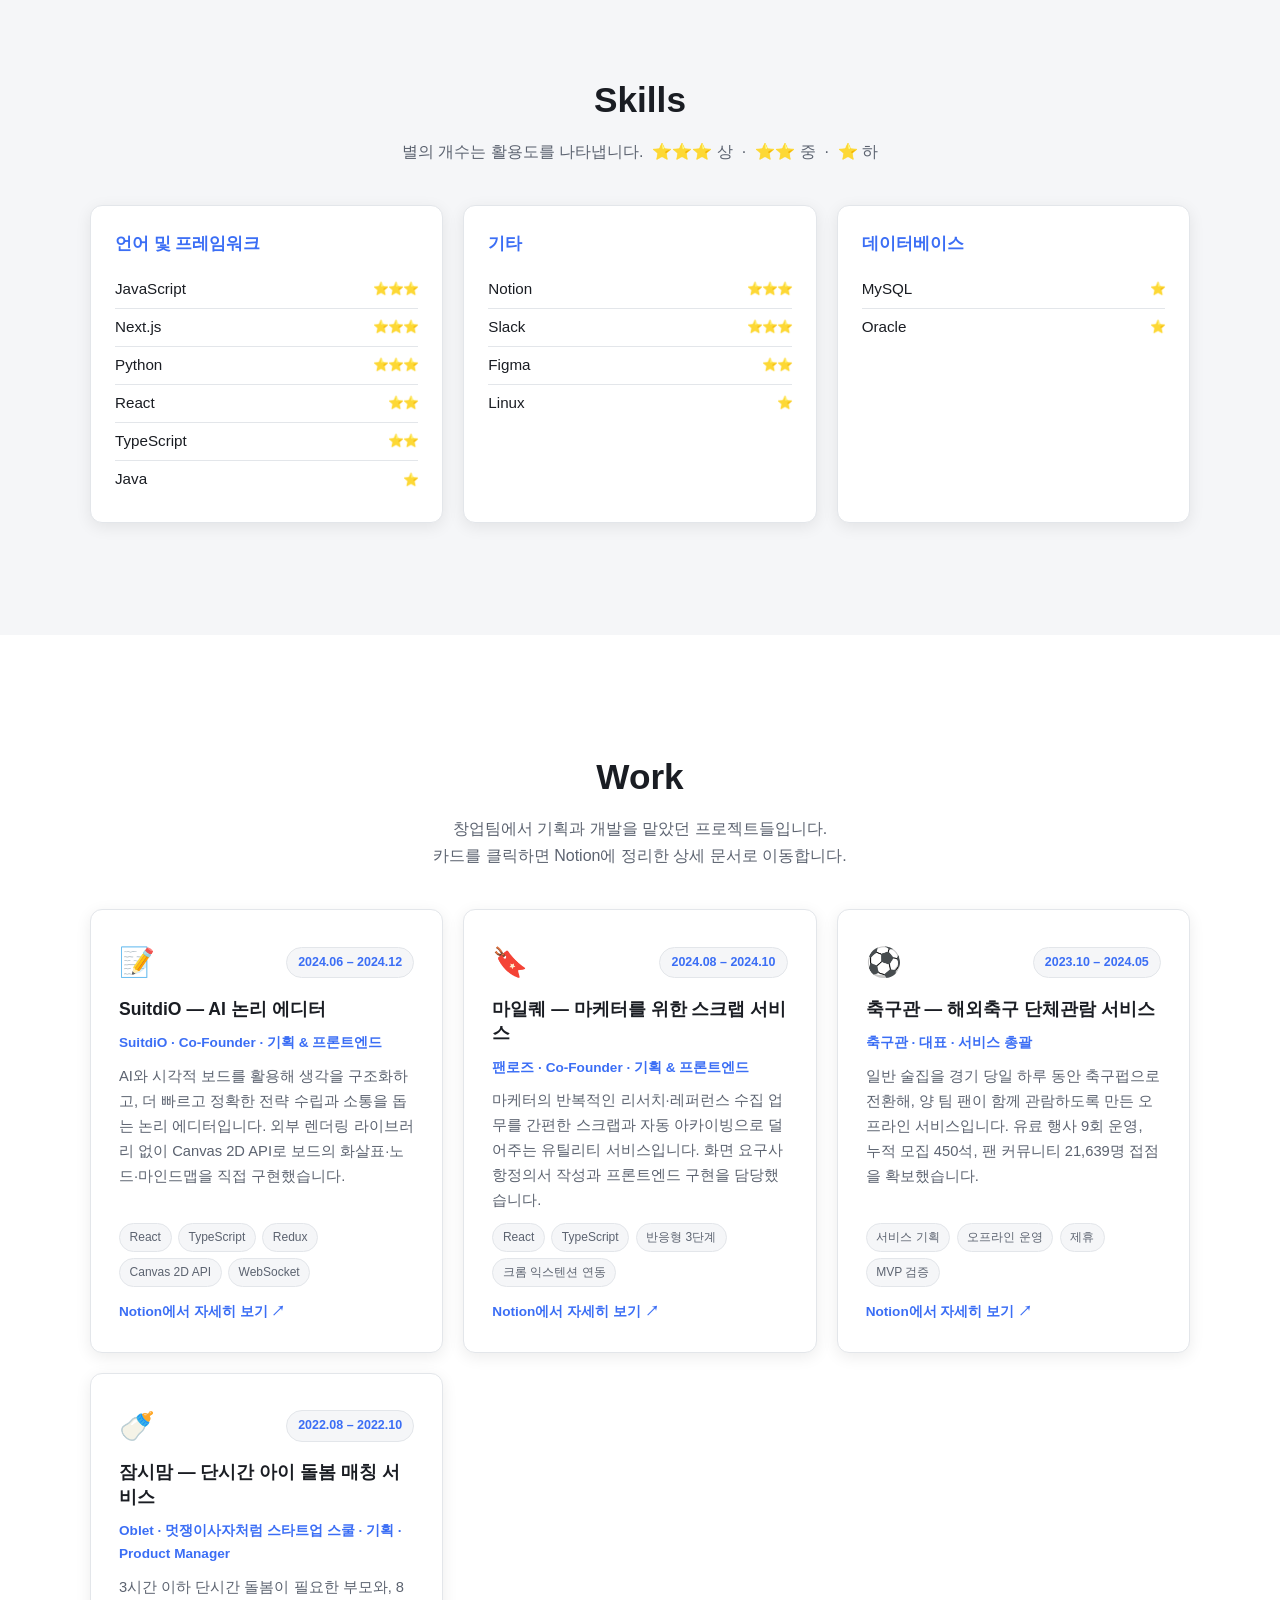
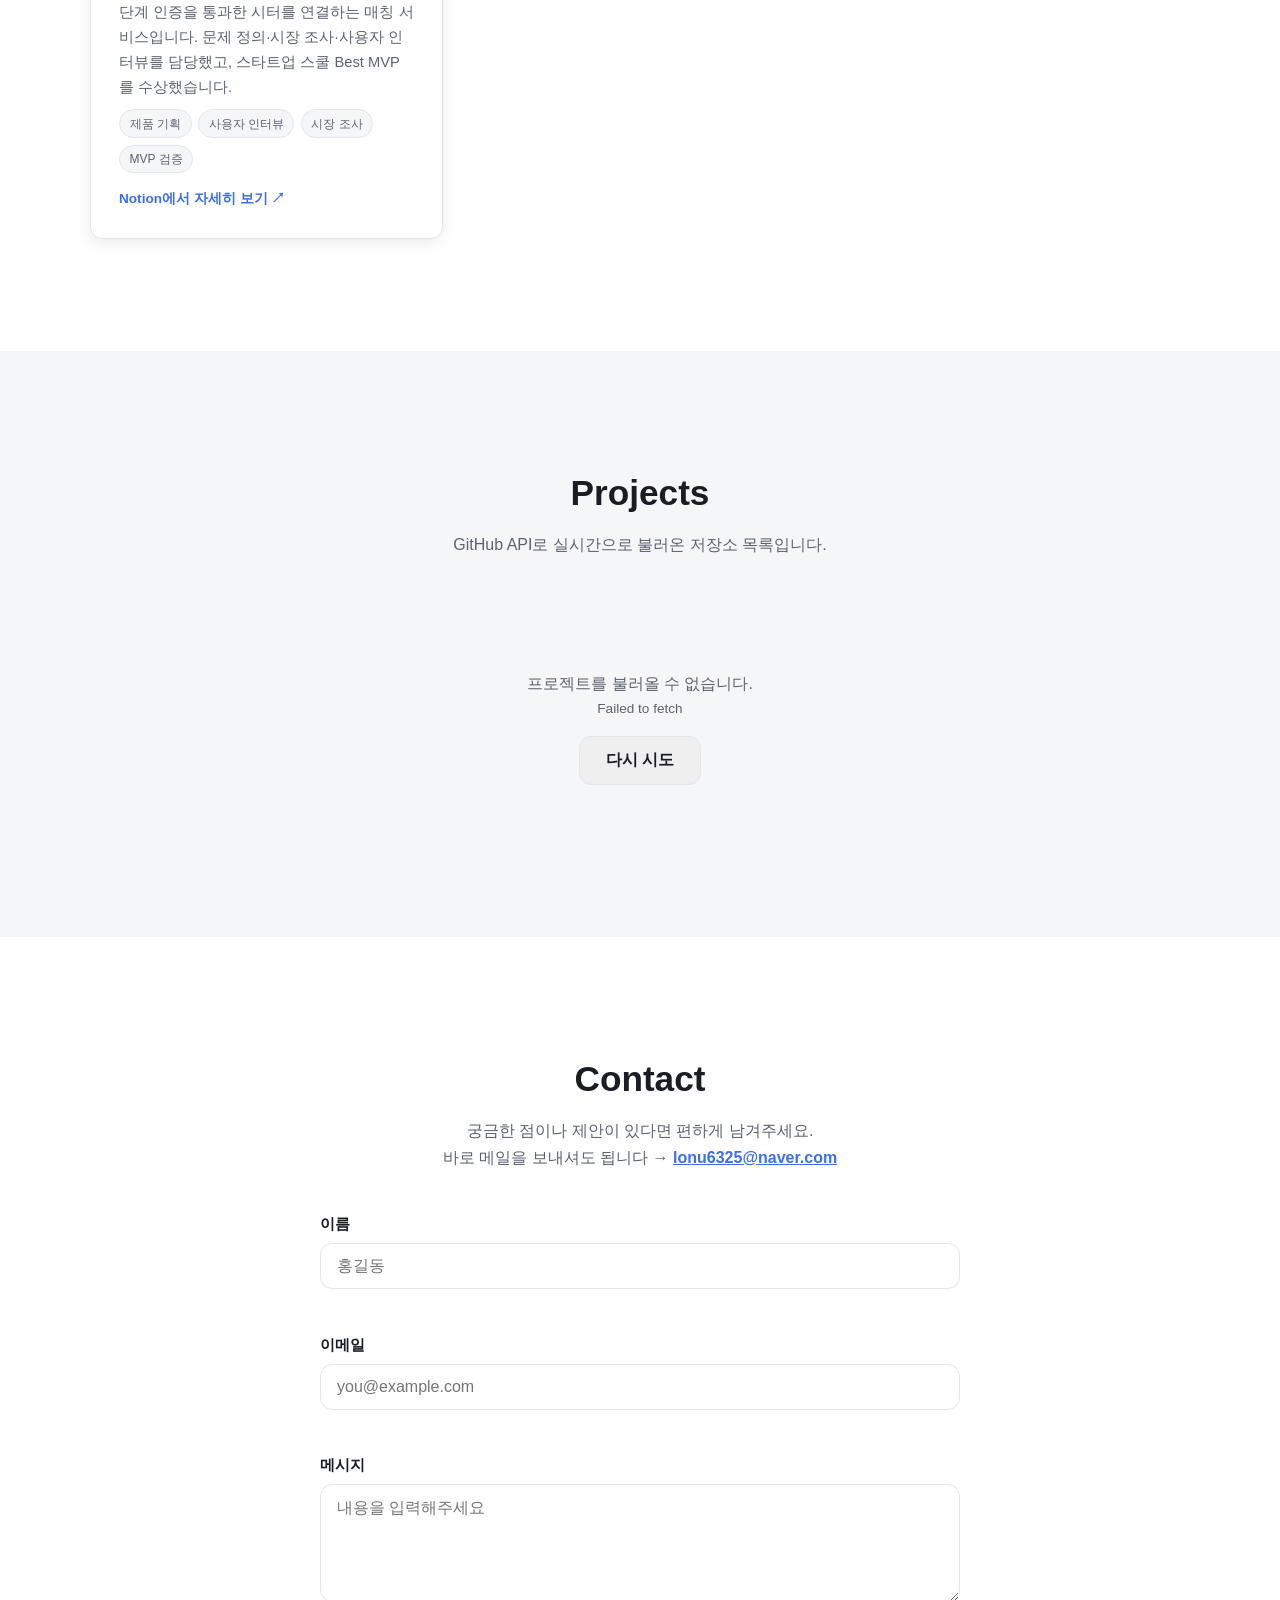
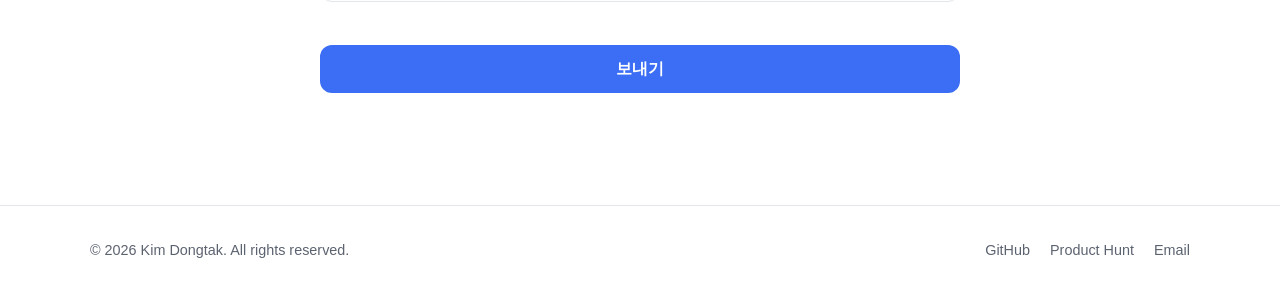
==== commit bfcd0441: "Update index.html hero__desc 설명추가" ====
--- a/B1-1/index.html
+++ b/B1-1/index.html
@@ -46,6 +46,7 @@
         <p class="hero__desc">
           기획부터 구현까지, 문제를 정의하고 직접 만들어 검증하는 것을 좋아합니다.<br>
           초기 창업팀에서 프론트엔드를 맡아 1년간 제품을 만들고 사용자에게 내보냈습니다.
+          2번의 창업을 경험했습니다.
         </p>
         <div class="hero__cta">
           <a href="#projects" class="btn btn--primary">프로젝트 보기</a>
